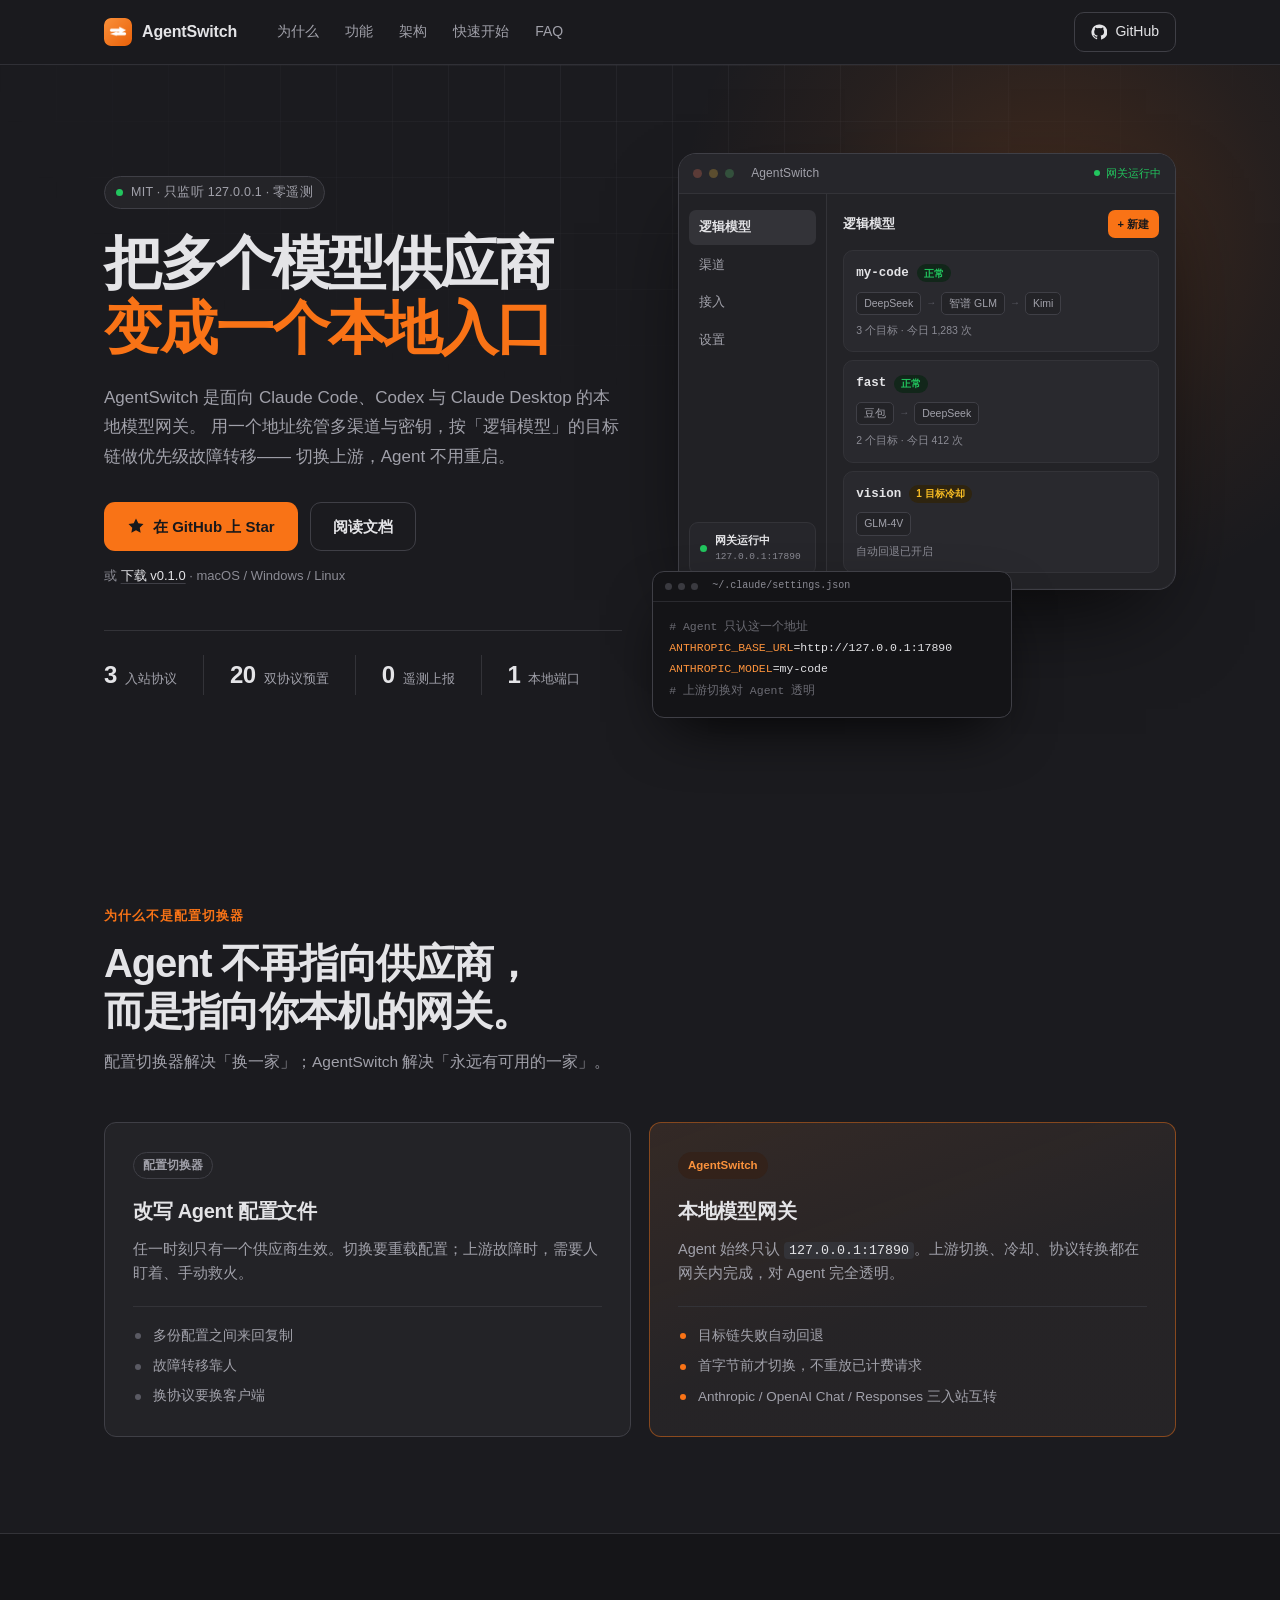
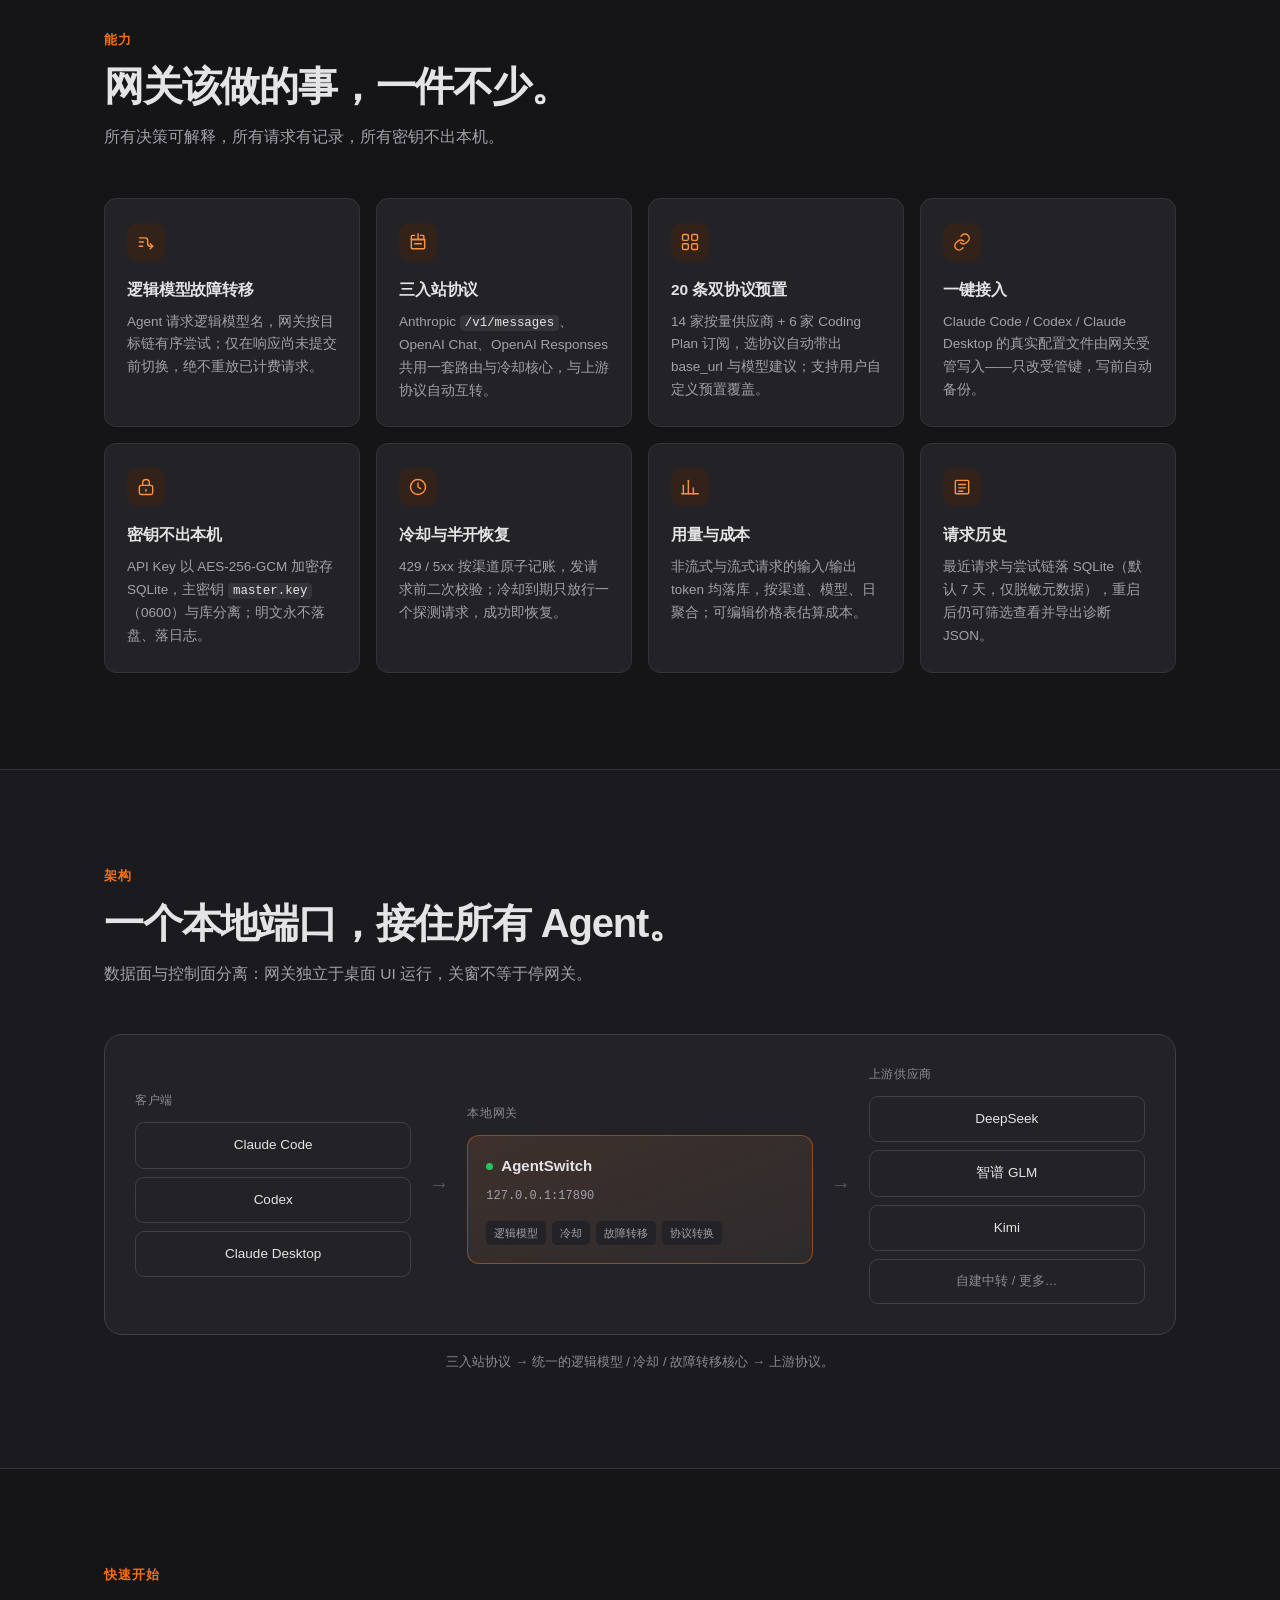
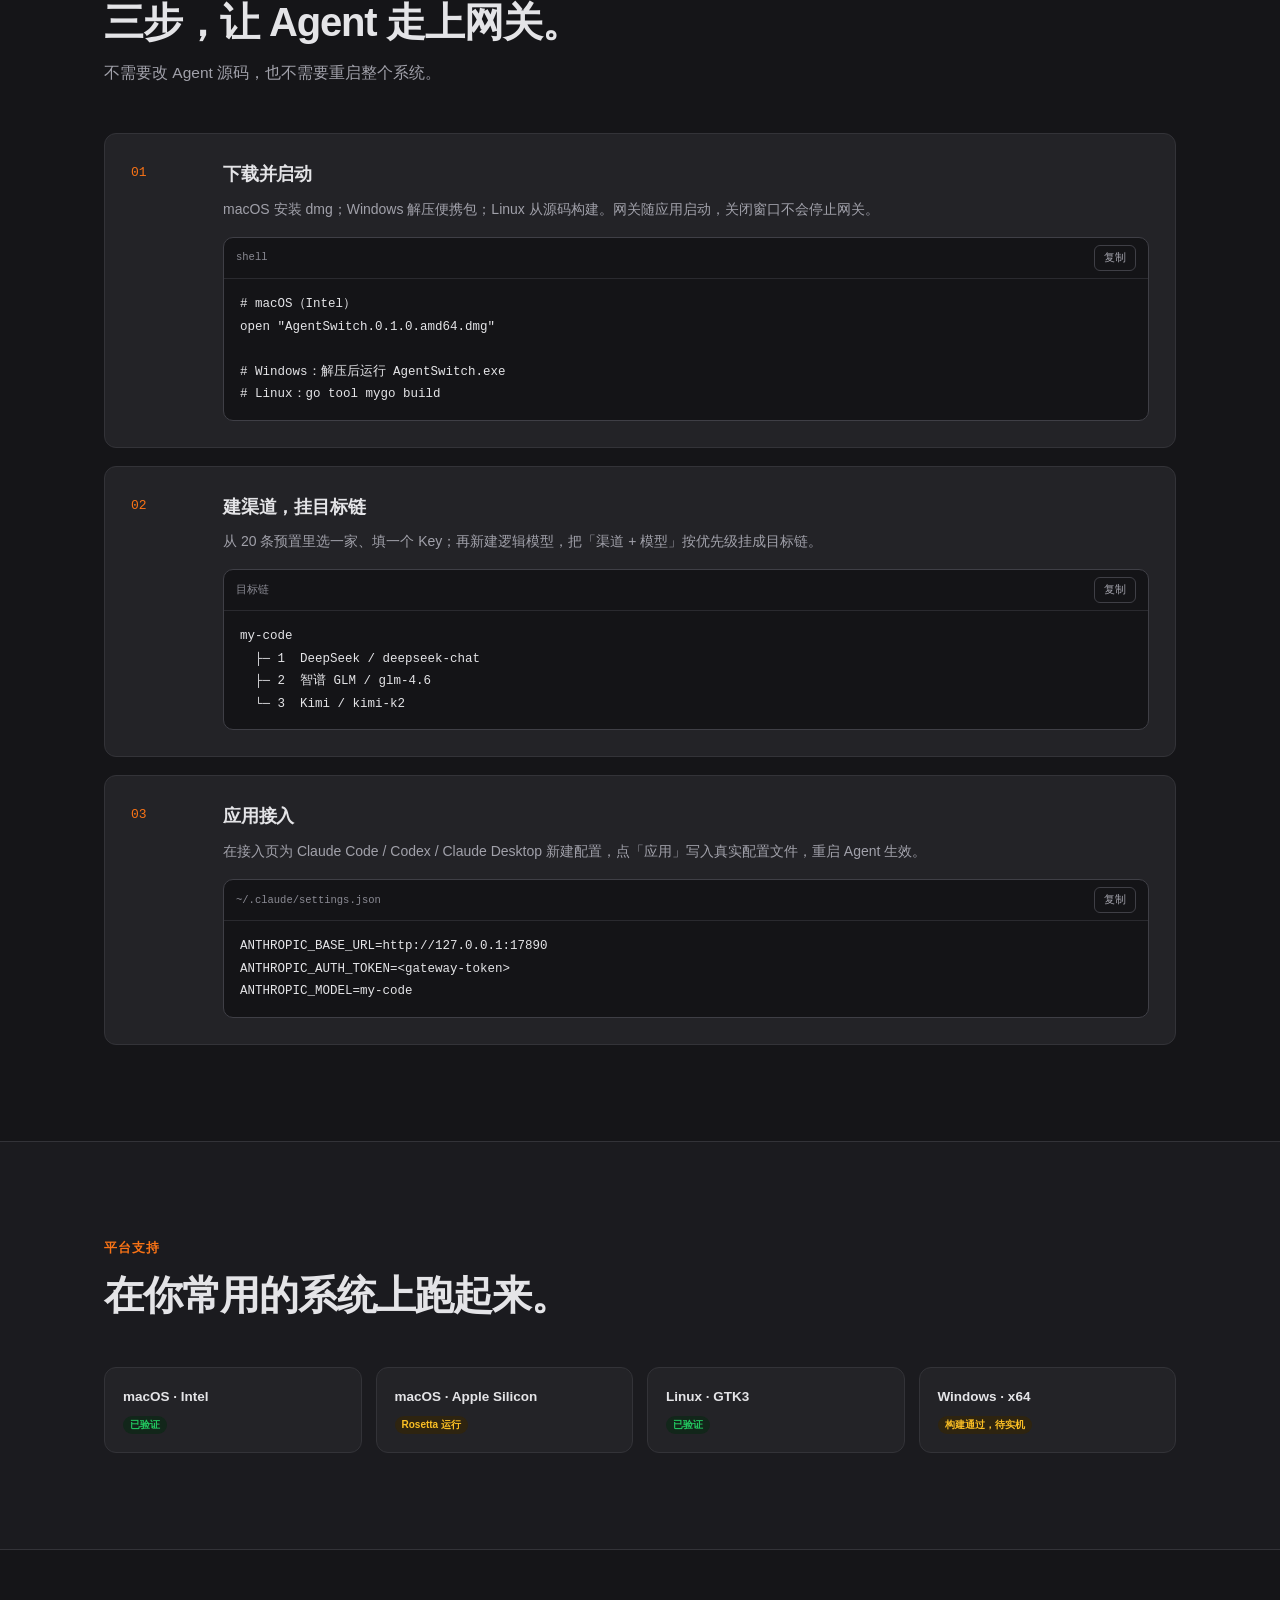
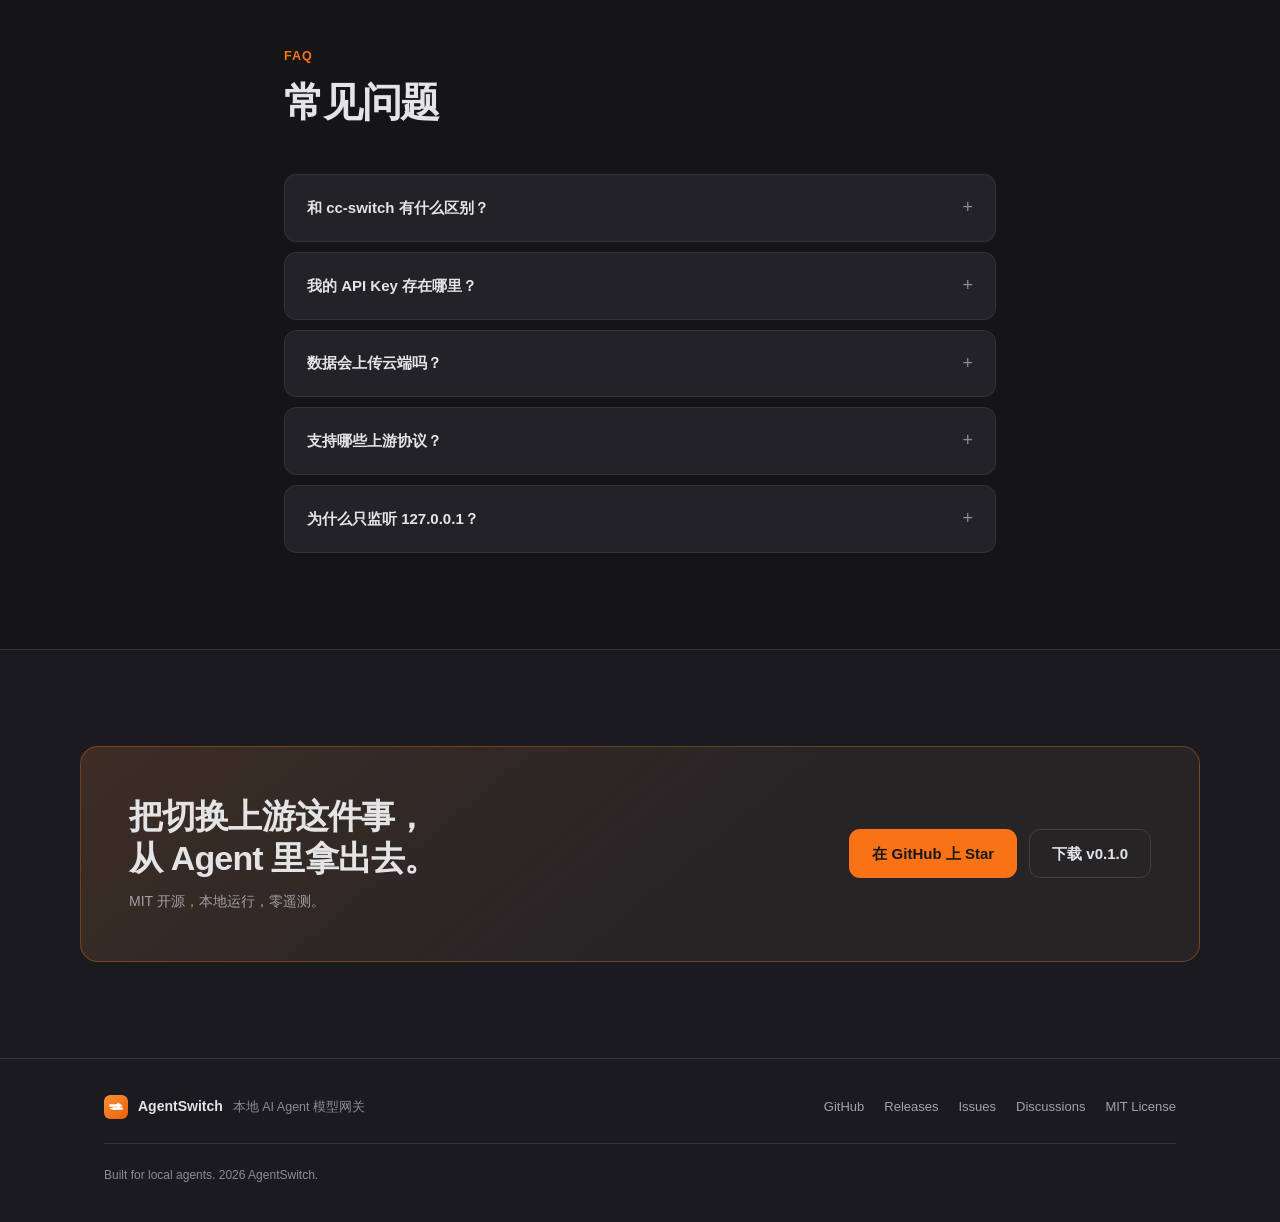
==== website/index.html @ 116bea37 "feat: 新增 GitHub Pages 官网与部署工作流 - website/：面向开发者的单页落地页（深色锌灰 + 品牌橙，零外部依赖） - 首屏、能力、架构、快速开始、平台支持、FAQ 与 S" ====
<!DOCTYPE html>
<html lang="zh-CN">
<head>
<meta charset="utf-8">
<meta name="viewport" content="width=device-width, initial-scale=1">
<title>AgentSwitch — 把多个模型供应商，变成一个本地入口</title>
<meta name="description" content="AgentSwitch 是面向 Claude Code、Codex 与 Claude Desktop 的本地模型网关：统管多渠道与密钥，按逻辑模型优先级故障转移，切换上游无需重启 Agent。">
<meta name="theme-color" content="#1B1B1F">
<link rel="icon" href="assets/icon.png">
<meta property="og:type" content="website">
<meta property="og:title" content="AgentSwitch — 本地 AI Agent 模型网关">
<meta property="og:description" content="统管多渠道与密钥，按逻辑模型优先级故障转移，切换上游无需重启 Agent。">
<meta property="og:url" content="https://tomato-black.github.io/AgentSwitch/">
<meta property="og:image" content="https://tomato-black.github.io/AgentSwitch/assets/icon.png">
<link rel="stylesheet" href="styles.css">
</head>
<body>
<a class="skip-link" href="#main">跳到正文</a>

<header class="site-header" id="top">
  <div class="container header-inner">
    <a class="brand" href="#top" aria-label="AgentSwitch 首页">
      <img src="assets/icon.png" alt="" width="28" height="28">
      <span>AgentSwitch</span>
    </a>
    <nav class="nav" id="nav" aria-label="主导航">
      <a href="#why">为什么</a>
      <a href="#features">功能</a>
      <a href="#architecture">架构</a>
      <a href="#start">快速开始</a>
      <a href="#faq">FAQ</a>
    </nav>
    <div class="header-actions">
      <a class="btn btn-ghost" href="https://github.com/Tomato-black/AgentSwitch" target="_blank" rel="noopener">
        <svg viewBox="0 0 24 24" width="16" height="16" aria-hidden="true"><path fill="currentColor" d="M12 .8a11.4 11.4 0 0 0-3.6 22.2c.6.1.8-.2.8-.5v-2.1c-3.2.7-3.9-1.4-3.9-1.4-.5-1.3-1.3-1.7-1.3-1.7-1-.7.1-.7.1-.7 1.2.1 1.8 1.2 1.8 1.2 1 1.8 2.8 1.3 3.5 1 .1-.8.4-1.3.7-1.6-2.6-.3-5.3-1.3-5.3-5.7 0-1.3.5-2.3 1.2-3.1-.1-.3-.5-1.5.1-3.1 0 0 1-.3 3.2 1.2a11 11 0 0 1 5.8 0c2.2-1.5 3.2-1.2 3.2-1.2.6 1.6.2 2.8.1 3.1.8.8 1.2 1.8 1.2 3.1 0 4.4-2.7 5.4-5.3 5.7.4.4.8 1.1.8 2.2v3.3c0 .3.2.6.8.5A11.4 11.4 0 0 0 12 .8Z"/></svg>
        GitHub
        <span class="star-count" id="star-count" hidden></span>
      </a>
      <button class="nav-toggle" id="nav-toggle" aria-expanded="false" aria-controls="nav" aria-label="打开菜单">
        <span></span><span></span><span></span>
      </button>
    </div>
  </div>
</header>

<main id="main">

<section class="hero">
  <div class="hero-glow" aria-hidden="true"></div>
  <div class="container hero-grid">
    <div class="hero-copy">
      <p class="eyebrow"><span class="pulse"></span>MIT · 只监听 127.0.0.1 · 零遥测</p>
      <h1>把多个模型供应商<br><span class="accent">变成一个本地入口</span></h1>
      <p class="lede">
        AgentSwitch 是面向 Claude Code、Codex 与 Claude Desktop 的本地模型网关。
        用一个地址统管多渠道与密钥，按「逻辑模型」的目标链做优先级故障转移——
        切换上游，Agent 不用重启。
      </p>
      <div class="cta-row">
        <a class="btn btn-primary btn-lg" href="https://github.com/Tomato-black/AgentSwitch" target="_blank" rel="noopener">
          <svg viewBox="0 0 24 24" width="18" height="18" aria-hidden="true"><path fill="currentColor" d="m12 2 3.1 6.3 6.9 1-5 4.9 1.2 6.9L12 17.8 5.8 21.1 7 14.2 2 9.3l6.9-1L12 2Z"/></svg>
          在 GitHub 上 Star
        </a>
        <a class="btn btn-outline btn-lg" href="https://github.com/Tomato-black/AgentSwitch/blob/master/README.md" target="_blank" rel="noopener">阅读文档</a>
      </div>
      <p class="cta-note">或 <a href="https://github.com/Tomato-black/AgentSwitch/releases/latest" target="_blank" rel="noopener">下载 v0.1.0</a> · macOS / Windows / Linux</p>

      <ul class="metrics" aria-label="项目要点">
        <li><strong>3</strong><span>入站协议</span></li>
        <li><strong>20</strong><span>双协议预置</span></li>
        <li><strong>0</strong><span>遥测上报</span></li>
        <li><strong>1</strong><span>本地端口</span></li>
      </ul>
    </div>

    <div class="hero-visual">
      <div class="app-window" role="img" aria-label="AgentSwitch 桌面界面示意：逻辑模型列表显示多目标链与网关运行状态">
        <div class="app-bar">
          <span class="tl"></span><span class="tl"></span><span class="tl"></span>
          <span class="app-title">AgentSwitch</span>
          <span class="app-status"><i></i>网关运行中</span>
        </div>
        <div class="app-body">
          <aside class="app-side">
            <div class="side-items">
              <span class="side-item active">逻辑模型</span>
              <span class="side-item">渠道</span>
              <span class="side-item">接入</span>
              <span class="side-item">设置</span>
            </div>
            <div class="side-gate"><i></i><div><strong>网关运行中</strong><small>127.0.0.1:17890</small></div></div>
          </aside>
          <div class="app-main">
            <div class="app-head"><h4>逻辑模型</h4><span class="app-btn">+ 新建</span></div>
            <div class="model-row">
              <div class="model-top"><span class="model-name">my-code</span><span class="pill ok">正常</span></div>
              <div class="chain"><span>DeepSeek</span><b>→</b><span>智谱 GLM</span><b>→</b><span>Kimi</span></div>
              <div class="model-meta">3 个目标 · 今日 1,283 次</div>
            </div>
            <div class="model-row">
              <div class="model-top"><span class="model-name">fast</span><span class="pill ok">正常</span></div>
              <div class="chain"><span>豆包</span><b>→</b><span>DeepSeek</span></div>
              <div class="model-meta">2 个目标 · 今日 412 次</div>
            </div>
            <div class="model-row">
              <div class="model-top"><span class="model-name">vision</span><span class="pill warn">1 目标冷却</span></div>
              <div class="chain"><span>GLM-4V</span></div>
              <div class="model-meta">自动回退已开启</div>
            </div>
          </div>
        </div>
      </div>

      <div class="terminal">
        <div class="terminal-bar"><span></span><span></span><span></span><em>~/.claude/settings.json</em></div>
        <pre><code><span class="c-muted"># Agent 只认这一个地址</span>
<span class="c-key">ANTHROPIC_BASE_URL</span>=http://127.0.0.1:17890
<span class="c-key">ANTHROPIC_MODEL</span>=my-code
<span class="c-muted"># 上游切换对 Agent 透明</span></code></pre>
      </div>
    </div>
  </div>
</section>

<section class="section" id="why">
  <div class="container">
    <div class="section-head reveal">
      <p class="section-kicker">为什么不是配置切换器</p>
      <h2>Agent 不再指向供应商，<br>而是指向你本机的网关。</h2>
      <p class="section-sub">配置切换器解决「换一家」；AgentSwitch 解决「永远有可用的一家」。</p>
    </div>
    <div class="compare-grid">
      <article class="compare-card reveal">
        <span class="tag">配置切换器</span>
        <h3>改写 Agent 配置文件</h3>
        <p>任一时刻只有一个供应商生效。切换要重载配置；上游故障时，需要人盯着、手动救火。</p>
        <ul class="compare-list">
          <li>多份配置之间来回复制</li>
          <li>故障转移靠人</li>
          <li>换协议要换客户端</li>
        </ul>
      </article>
      <article class="compare-card compare-accent reveal">
        <span class="tag tag-accent">AgentSwitch</span>
        <h3>本地模型网关</h3>
        <p>Agent 始终只认 <code>127.0.0.1:17890</code>。上游切换、冷却、协议转换都在网关内完成，对 Agent 完全透明。</p>
        <ul class="compare-list">
          <li>目标链失败自动回退</li>
          <li>首字节前才切换，不重放已计费请求</li>
          <li>Anthropic / OpenAI Chat / Responses 三入站互转</li>
        </ul>
      </article>
    </div>
  </div>
</section>

<section class="section section-alt" id="features">
  <div class="container">
    <div class="section-head reveal">
      <p class="section-kicker">能力</p>
      <h2>网关该做的事，一件不少。</h2>
      <p class="section-sub">所有决策可解释，所有请求有记录，所有密钥不出本机。</p>
    </div>
    <div class="feature-grid">
      <article class="feature reveal">
        <div class="feature-icon"><svg viewBox="0 0 24 24" aria-hidden="true"><path d="M4 7h7a3 3 0 0 1 3 3v4a3 3 0 0 0 3 3h3"/><path d="m17 14 3 3-3 3"/><path d="M4 17h4"/><path d="M4 12h5"/></svg></div>
        <h3>逻辑模型故障转移</h3>
        <p>Agent 请求逻辑模型名，网关按目标链有序尝试；仅在响应尚未提交前切换，绝不重放已计费请求。</p>
      </article>
      <article class="feature reveal">
        <div class="feature-icon"><svg viewBox="0 0 24 24" aria-hidden="true"><path d="M8 4H5a1 1 0 0 0-1 1v4h15V5a1 1 0 0 0-1-1h-3"/><path d="M12 2v6"/><path d="M4 9h16v10a1 1 0 0 1-1 1H5a1 1 0 0 1-1-1V9Z"/><path d="M8 14h8"/></svg></div>
        <h3>三入站协议</h3>
        <p>Anthropic <code>/v1/messages</code>、OpenAI Chat、OpenAI Responses 共用一套路由与冷却核心，与上游协议自动互转。</p>
      </article>
      <article class="feature reveal">
        <div class="feature-icon"><svg viewBox="0 0 24 24" aria-hidden="true"><rect x="3" y="3" width="7" height="7" rx="1.5"/><rect x="14" y="3" width="7" height="7" rx="1.5"/><rect x="3" y="14" width="7" height="7" rx="1.5"/><rect x="14" y="14" width="7" height="7" rx="1.5"/></svg></div>
        <h3>20 条双协议预置</h3>
        <p>14 家按量供应商 + 6 家 Coding Plan 订阅，选协议自动带出 base_url 与模型建议；支持用户自定义预置覆盖。</p>
      </article>
      <article class="feature reveal">
        <div class="feature-icon"><svg viewBox="0 0 24 24" aria-hidden="true"><path d="M10 13a5 5 0 0 0 7.1 0l2-2a5 5 0 0 0-7.1-7.1L10.8 5"/><path d="M14 11a5 5 0 0 0-7.1 0l-2 2A5 5 0 0 0 12 20.1l1.2-1.2"/></svg></div>
        <h3>一键接入</h3>
        <p>Claude Code / Codex / Claude Desktop 的真实配置文件由网关受管写入——只改受管键，写前自动备份。</p>
      </article>
      <article class="feature reveal">
        <div class="feature-icon"><svg viewBox="0 0 24 24" aria-hidden="true"><rect x="4" y="10" width="16" height="11" rx="2"/><path d="M8 10V7a4 4 0 0 1 8 0v3"/><path d="M12 15v2"/></svg></div>
        <h3>密钥不出本机</h3>
        <p>API Key 以 AES-256-GCM 加密存 SQLite，主密钥 <code>master.key</code>（0600）与库分离；明文永不落盘、落日志。</p>
      </article>
      <article class="feature reveal">
        <div class="feature-icon"><svg viewBox="0 0 24 24" aria-hidden="true"><circle cx="12" cy="12" r="9"/><path d="M12 7v5l3 2"/></svg></div>
        <h3>冷却与半开恢复</h3>
        <p>429 / 5xx 按渠道原子记账，发请求前二次校验；冷却到期只放行一个探测请求，成功即恢复。</p>
      </article>
      <article class="feature reveal">
        <div class="feature-icon"><svg viewBox="0 0 24 24" aria-hidden="true"><path d="M4 20V10"/><path d="M10 20V4"/><path d="M16 20v-7"/><path d="M22 20H2"/></svg></div>
        <h3>用量与成本</h3>
        <p>非流式与流式请求的输入/输出 token 均落库，按渠道、模型、日聚合；可编辑价格表估算成本。</p>
      </article>
      <article class="feature reveal">
        <div class="feature-icon"><svg viewBox="0 0 24 24" aria-hidden="true"><path d="M5 4h14a1 1 0 0 1 1 1v14a1 1 0 0 1-1 1H5a1 1 0 0 1-1-1V5a1 1 0 0 1 1-1Z"/><path d="M8 9h8"/><path d="M8 13h8"/><path d="M8 17h5"/></svg></div>
        <h3>请求历史</h3>
        <p>最近请求与尝试链落 SQLite（默认 7 天，仅脱敏元数据），重启后仍可筛选查看并导出诊断 JSON。</p>
      </article>
    </div>
  </div>
</section>

<section class="section" id="architecture">
  <div class="container">
    <div class="section-head reveal">
      <p class="section-kicker">架构</p>
      <h2>一个本地端口，接住所有 Agent。</h2>
      <p class="section-sub">数据面与控制面分离：网关独立于桌面 UI 运行，关窗不等于停网关。</p>
    </div>
    <div class="arch reveal">
      <div class="arch-col">
        <p class="arch-label">客户端</p>
        <div class="arch-node">Claude Code</div>
        <div class="arch-node">Codex</div>
        <div class="arch-node">Claude Desktop</div>
      </div>
      <div class="arch-arrow" aria-hidden="true">→</div>
      <div class="arch-col arch-gateway">
        <p class="arch-label">本地网关</p>
        <div class="arch-gateway-card">
          <div class="arch-gateway-head"><span class="pulse"></span>AgentSwitch</div>
          <code>127.0.0.1:17890</code>
          <div class="arch-chips">
            <span>逻辑模型</span><span>冷却</span><span>故障转移</span><span>协议转换</span>
          </div>
        </div>
      </div>
      <div class="arch-arrow" aria-hidden="true">→</div>
      <div class="arch-col">
        <p class="arch-label">上游供应商</p>
        <div class="arch-node">DeepSeek</div>
        <div class="arch-node">智谱 GLM</div>
        <div class="arch-node">Kimi</div>
        <div class="arch-node arch-node-more">自建中转 / 更多…</div>
      </div>
    </div>
    <p class="arch-note reveal">三入站协议 → 统一的逻辑模型 / 冷却 / 故障转移核心 → 上游协议。</p>
  </div>
</section>

<section class="section section-alt" id="start">
  <div class="container">
    <div class="section-head reveal">
      <p class="section-kicker">快速开始</p>
      <h2>三步，让 Agent 走上网关。</h2>
      <p class="section-sub">不需要改 Agent 源码，也不需要重启整个系统。</p>
    </div>
    <div class="steps">
      <article class="step reveal">
        <div class="step-num">01</div>
        <div class="step-body">
          <h3>下载并启动</h3>
          <p>macOS 安装 dmg；Windows 解压便携包；Linux 从源码构建。网关随应用启动，关闭窗口不会停止网关。</p>
          <div class="code-block">
            <div class="code-head"><span>shell</span><button class="copy-btn" type="button">复制</button></div>
            <pre><code># macOS（Intel）
open "AgentSwitch.0.1.0.amd64.dmg"

# Windows：解压后运行 AgentSwitch.exe
# Linux：go tool mygo build</code></pre>
          </div>
        </div>
      </article>
      <article class="step reveal">
        <div class="step-num">02</div>
        <div class="step-body">
          <h3>建渠道，挂目标链</h3>
          <p>从 20 条预置里选一家、填一个 Key；再新建逻辑模型，把「渠道 + 模型」按优先级挂成目标链。</p>
          <div class="code-block">
            <div class="code-head"><span>目标链</span><button class="copy-btn" type="button">复制</button></div>
            <pre><code>my-code
  ├─ 1  DeepSeek / deepseek-chat
  ├─ 2  智谱 GLM / glm-4.6
  └─ 3  Kimi / kimi-k2</code></pre>
          </div>
        </div>
      </article>
      <article class="step reveal">
        <div class="step-num">03</div>
        <div class="step-body">
          <h3>应用接入</h3>
          <p>在接入页为 Claude Code / Codex / Claude Desktop 新建配置，点「应用」写入真实配置文件，重启 Agent 生效。</p>
          <div class="code-block">
            <div class="code-head"><span>~/.claude/settings.json</span><button class="copy-btn" type="button">复制</button></div>
            <pre><code>ANTHROPIC_BASE_URL=http://127.0.0.1:17890
ANTHROPIC_AUTH_TOKEN=&lt;gateway-token&gt;
ANTHROPIC_MODEL=my-code</code></pre>
          </div>
        </div>
      </article>
    </div>
  </div>
</section>

<section class="section" id="platforms">
  <div class="container">
    <div class="section-head reveal">
      <p class="section-kicker">平台支持</p>
      <h2>在你常用的系统上跑起来。</h2>
    </div>
    <div class="platform-grid">
      <div class="platform reveal"><div class="platform-name">macOS · Intel</div><span class="pill ok">已验证</span></div>
      <div class="platform reveal"><div class="platform-name">macOS · Apple Silicon</div><span class="pill warn">Rosetta 运行</span></div>
      <div class="platform reveal"><div class="platform-name">Linux · GTK3</div><span class="pill ok">已验证</span></div>
      <div class="platform reveal"><div class="platform-name">Windows · x64</div><span class="pill warn">构建通过，待实机</span></div>
    </div>
  </div>
</section>

<section class="section section-alt" id="faq">
  <div class="container narrow">
    <div class="section-head reveal">
      <p class="section-kicker">FAQ</p>
      <h2>常见问题</h2>
    </div>
    <div class="faq reveal">
      <details>
        <summary>和 cc-switch 有什么区别？</summary>
        <p>cc-switch 是配置切换器，改写 Agent 配置文件，在多个供应商间手动/自动切换，任一时刻只有一个生效。AgentSwitch 是本地网关：Agent 永远只指向 <code>127.0.0.1</code>，上游切换、多渠道故障转移、协议转换都在网关内完成。两者可以互补。</p>
      </details>
      <details>
        <summary>我的 API Key 存在哪里？</summary>
        <p>以 AES-256-GCM 加密存放在本机 SQLite 的 <code>channel_secrets</code>。主密钥为库同目录的 <code>master.key</code>（32 字节、0600 权限），明文不落库、不落日志。备份时请同时备份数据库与 <code>master.key</code>。</p>
      </details>
      <details>
        <summary>数据会上传云端吗？</summary>
        <p>不会。网关、统计、请求历史全部在本机；项目零遥测上报。唯一的出站请求是转发给你自己配置的上游供应商。</p>
      </details>
      <details>
        <summary>支持哪些上游协议？</summary>
        <p>渠道协议支持 Anthropic 与 OpenAI Chat；入站额外支持 OpenAI Responses（Codex 0.143+ 使用）。三入站共用同一套逻辑模型、冷却与故障转移核心，请求与响应自动互转。</p>
      </details>
      <details>
        <summary>为什么只监听 127.0.0.1？</summary>
        <p>网关持有你的供应商密钥，默认只对本机开放，并需要独立的访问令牌。这是刻意的安全默认，不提供公网监听开关。</p>
      </details>
    </div>
  </div>
</section>

<section class="final-cta">
  <div class="container final-inner reveal">
    <div>
      <h2>把切换上游这件事，<br>从 Agent 里拿出去。</h2>
      <p>MIT 开源，本地运行，零遥测。</p>
    </div>
    <div class="cta-row">
      <a class="btn btn-primary btn-lg" href="https://github.com/Tomato-black/AgentSwitch" target="_blank" rel="noopener">在 GitHub 上 Star</a>
      <a class="btn btn-outline btn-lg" href="https://github.com/Tomato-black/AgentSwitch/releases/latest" target="_blank" rel="noopener">下载 v0.1.0</a>
    </div>
  </div>
</section>

</main>

<footer class="site-footer">
  <div class="container footer-inner">
    <div class="footer-brand">
      <img src="assets/icon.png" alt="" width="24" height="24">
      <span>AgentSwitch</span>
      <small>本地 AI Agent 模型网关</small>
    </div>
    <nav class="footer-links" aria-label="页脚导航">
      <a href="https://github.com/Tomato-black/AgentSwitch" target="_blank" rel="noopener">GitHub</a>
      <a href="https://github.com/Tomato-black/AgentSwitch/releases" target="_blank" rel="noopener">Releases</a>
      <a href="https://github.com/Tomato-black/AgentSwitch/issues" target="_blank" rel="noopener">Issues</a>
      <a href="https://github.com/Tomato-black/AgentSwitch/discussions" target="_blank" rel="noopener">Discussions</a>
      <a href="https://github.com/Tomato-black/AgentSwitch/blob/master/LICENSE" target="_blank" rel="noopener">MIT License</a>
    </nav>
    <p class="footer-note">Built for local agents. <span id="year">2026</span> AgentSwitch.</p>
  </div>
</footer>

<script src="main.js"></script>
</body>
</html>
---- website/styles.css ----
/* AgentSwitch 官网 — 深色锌灰 + 品牌橙，token 对齐 internal/desktop/uikit/theme.go */

:root {
  --bg: #1b1b1f;
  --bg-deep: #151518;
  --surface: #2c2c31;
  --surface-2: #232327;
  --surface-3: #333338;
  --border: #3f3f46;
  --border-soft: #333338;
  --text: #e4e4e7;
  --muted: #a1a1aa;
  --muted-2: #8b8b94;
  --accent: #f97316;
  --accent-hover: #fb923c;
  --accent-pressed: #ea620a;
  --accent-ink: #18181b;
  --accent-soft: #33221a;
  --success: #22c55e;
  --success-soft: #12261a;
  --warning: #fbbf24;
  --warning-soft: #2e2410;
  --danger: #ef4444;
  --radius-sm: 8px;
  --radius: 12px;
  --radius-lg: 18px;
  --container: 1120px;
  --font: "Inter", "SF Pro Text", -apple-system, BlinkMacSystemFont, "Segoe UI",
    "PingFang SC", "Hiragino Sans GB", "Microsoft YaHei", sans-serif;
  --mono: "SFMono-Regular", "SF Mono", Menlo, Consolas, "Liberation Mono", monospace;
}

*,
*::before,
*::after { box-sizing: border-box; }

html {
  scroll-behavior: smooth;
  scroll-padding-top: 88px;
  -webkit-text-size-adjust: 100%;
}

body {
  margin: 0;
  background: var(--bg);
  color: var(--text);
  font-family: var(--font);
  font-size: 16px;
  line-height: 1.65;
  -webkit-font-smoothing: antialiased;
  text-rendering: optimizeLegibility;
  overflow-x: hidden;
}

h1, h2, h3, h4, p, ul, ol, figure { margin: 0; }
ul { padding: 0; list-style: none; }
a { color: inherit; text-decoration: none; }
button { font: inherit; color: inherit; }
img { display: block; max-width: 100%; }
code, pre { font-family: var(--mono); }

::selection { background: #4a3423; color: #fff; }

:focus-visible {
  outline: 2px solid var(--accent);
  outline-offset: 3px;
  border-radius: 4px;
}

.skip-link {
  position: absolute;
  left: 16px;
  top: -60px;
  z-index: 100;
  padding: 10px 16px;
  background: var(--accent);
  color: var(--accent-ink);
  border-radius: var(--radius-sm);
  font-weight: 600;
  transition: top .15s ease;
}
.skip-link:focus { top: 12px; }

.container {
  width: 100%;
  max-width: var(--container);
  margin: 0 auto;
  padding: 0 24px;
}
.container.narrow { max-width: 760px; }

/* ---------- Header ---------- */

.site-header {
  position: sticky;
  top: 0;
  z-index: 50;
  background: rgba(27, 27, 31, .82);
  backdrop-filter: blur(14px) saturate(140%);
  -webkit-backdrop-filter: blur(14px) saturate(140%);
  border-bottom: 1px solid rgba(63, 63, 70, .6);
}

.header-inner {
  display: flex;
  align-items: center;
  gap: 32px;
  height: 64px;
}

.brand {
  display: inline-flex;
  align-items: center;
  gap: 10px;
  font-weight: 700;
  letter-spacing: -.01em;
  font-size: 16px;
}
.brand img { border-radius: 7px; }

.nav {
  display: flex;
  align-items: center;
  gap: 26px;
  margin-left: 8px;
}
.nav a {
  color: var(--muted);
  font-size: 14px;
  transition: color .15s ease;
}
.nav a:hover { color: var(--text); }

.header-actions {
  display: flex;
  align-items: center;
  gap: 10px;
  margin-left: auto;
}

.star-count {
  font-family: var(--mono);
  font-size: 12px;
  color: var(--muted);
  padding-left: 2px;
}

.nav-toggle {
  display: none;
  width: 40px;
  height: 40px;
  padding: 0;
  background: transparent;
  border: 1px solid var(--border);
  border-radius: 10px;
  cursor: pointer;
}
.nav-toggle span {
  display: block;
  width: 16px;
  height: 1.5px;
  margin: 4px auto;
  background: var(--text);
  transition: transform .2s ease, opacity .2s ease;
}
.nav-toggle[aria-expanded="true"] span:nth-child(1) { transform: translateY(5.5px) rotate(45deg); }
.nav-toggle[aria-expanded="true"] span:nth-child(2) { opacity: 0; }
.nav-toggle[aria-expanded="true"] span:nth-child(3) { transform: translateY(-5.5px) rotate(-45deg); }

/* ---------- Buttons ---------- */

.btn {
  display: inline-flex;
  align-items: center;
  justify-content: center;
  gap: 8px;
  padding: 9px 16px;
  border-radius: 10px;
  border: 1px solid transparent;
  font-size: 14px;
  font-weight: 600;
  line-height: 1.4;
  cursor: pointer;
  white-space: nowrap;
  transition: background .15s ease, border-color .15s ease, color .15s ease, transform .15s ease;
}
.btn:active { transform: translateY(1px); }

.btn-primary {
  background: var(--accent);
  color: var(--accent-ink);
}
.btn-primary:hover { background: var(--accent-hover); }
.btn-primary:active { background: var(--accent-pressed); }

.btn-outline {
  background: transparent;
  border-color: var(--border);
  color: var(--text);
}
.btn-outline:hover { border-color: #5a5a63; background: var(--surface-2); }

.btn-ghost {
  background: transparent;
  border-color: var(--border);
  color: var(--text);
  font-weight: 500;
}
.btn-ghost:hover { background: var(--surface-2); border-color: #5a5a63; }

.btn-lg { padding: 13px 22px; font-size: 15px; border-radius: 11px; }

/* ---------- Hero ---------- */

.hero {
  position: relative;
  padding: 88px 0 92px;
  overflow: hidden;
}

.hero-glow {
  position: absolute;
  top: -220px;
  right: -160px;
  width: 780px;
  height: 780px;
  background: radial-gradient(circle at center, rgba(249, 115, 22, .18), rgba(249, 115, 22, .05) 42%, transparent 68%);
  pointer-events: none;
}
.hero::before {
  content: "";
  position: absolute;
  inset: 0;
  background-image:
    linear-gradient(rgba(63, 63, 70, .26) 1px, transparent 1px),
    linear-gradient(90deg, rgba(63, 63, 70, .26) 1px, transparent 1px);
  background-size: 56px 56px;
  mask-image: radial-gradient(ellipse 70% 60% at 50% 0%, #000 10%, transparent 72%);
  -webkit-mask-image: radial-gradient(ellipse 70% 60% at 50% 0%, #000 10%, transparent 72%);
  pointer-events: none;
}

.hero-grid {
  position: relative;
  display: grid;
  grid-template-columns: minmax(0, 1.02fr) minmax(0, .98fr);
  gap: 56px;
  align-items: center;
}

.eyebrow {
  display: inline-flex;
  align-items: center;
  gap: 8px;
  padding: 5px 11px;
  border: 1px solid var(--border);
  border-radius: 999px;
  background: rgba(44, 44, 49, .55);
  color: var(--muted);
  font-size: 12.5px;
  letter-spacing: .02em;
}

.pulse {
  width: 7px;
  height: 7px;
  border-radius: 50%;
  background: var(--success);
  box-shadow: 0 0 0 0 rgba(34, 197, 94, .5);
  animation: pulse 2.4s ease-out infinite;
  flex: none;
}
@keyframes pulse {
  0% { box-shadow: 0 0 0 0 rgba(34, 197, 94, .45); }
  70% { box-shadow: 0 0 0 7px rgba(34, 197, 94, 0); }
  100% { box-shadow: 0 0 0 0 rgba(34, 197, 94, 0); }
}

.hero h1 {
  margin-top: 22px;
  font-size: clamp(38px, 4.6vw, 58px);
  line-height: 1.12;
  letter-spacing: -.035em;
  font-weight: 750;
}
.hero h1 .accent { color: var(--accent); }

.lede {
  margin-top: 22px;
  max-width: 520px;
  color: var(--muted);
  font-size: 17px;
  line-height: 1.75;
}

.cta-row {
  display: flex;
  flex-wrap: wrap;
  gap: 12px;
  margin-top: 30px;
}

.cta-note {
  margin-top: 14px;
  color: var(--muted-2);
  font-size: 13px;
}
.cta-note a {
  color: var(--text);
  text-decoration: underline;
  text-decoration-color: var(--border);
  text-underline-offset: 3px;
}
.cta-note a:hover { text-decoration-color: var(--accent); }

.metrics {
  display: flex;
  flex-wrap: wrap;
  gap: 0;
  margin-top: 44px;
  border-top: 1px solid var(--border-soft);
  padding-top: 24px;
}
.metrics li {
  display: flex;
  align-items: baseline;
  gap: 8px;
  padding-right: 26px;
  margin-right: 26px;
  border-right: 1px solid var(--border-soft);
}
.metrics li:last-child { border-right: 0; margin-right: 0; padding-right: 0; }
.metrics strong {
  font-size: 24px;
  font-weight: 700;
  letter-spacing: -.02em;
  color: var(--text);
}
.metrics span { color: var(--muted); font-size: 13px; }

/* ---------- Hero visual: app window + terminal ---------- */

.hero-visual {
  position: relative;
  padding-bottom: 128px;
}

.app-window {
  position: relative;
  z-index: 1;
  border: 1px solid var(--border);
  border-radius: var(--radius-lg);
  background: var(--surface-2);
  box-shadow:
    0 40px 90px -30px rgba(0, 0, 0, .8),
    0 0 0 1px rgba(255, 255, 255, .02) inset;
  overflow: hidden;
}

.app-bar {
  display: flex;
  align-items: center;
  gap: 7px;
  height: 40px;
  padding: 0 14px;
  border-bottom: 1px solid var(--border-soft);
  background: #26262b;
}
.tl {
  width: 9px;
  height: 9px;
  border-radius: 50%;
  background: #4a4a52;
}
.tl:nth-child(1) { background: #5b3b37; }
.tl:nth-child(2) { background: #5b4d2f; }
.tl:nth-child(3) { background: #33503c; }
.app-title {
  margin-left: 10px;
  font-size: 12px;
  color: var(--muted);
  letter-spacing: .01em;
}
.app-status {
  display: inline-flex;
  align-items: center;
  gap: 6px;
  margin-left: auto;
  font-size: 11px;
  color: var(--success);
}
.app-status i {
  width: 6px;
  height: 6px;
  border-radius: 50%;
  background: var(--success);
}

.app-body {
  display: grid;
  grid-template-columns: 148px minmax(0, 1fr);
  min-height: 330px;
}

.app-side {
  display: flex;
  flex-direction: column;
  justify-content: space-between;
  padding: 16px 10px 14px;
  border-right: 1px solid var(--border-soft);
  background: #212125;
}
.side-items { display: grid; gap: 3px; }
.side-item {
  padding: 7px 10px;
  border-radius: 7px;
  color: var(--muted);
  font-size: 12.5px;
}
.side-item.active {
  background: var(--surface-3);
  color: var(--text);
  font-weight: 600;
}
.side-gate {
  display: flex;
  align-items: center;
  gap: 8px;
  padding: 9px 10px;
  border: 1px solid var(--border-soft);
  border-radius: 9px;
  background: #26262b;
}
.side-gate i {
  width: 7px;
  height: 7px;
  border-radius: 50%;
  background: var(--success);
  flex: none;
}
.side-gate strong { display: block; font-size: 10.5px; font-weight: 600; }
.side-gate small { display: block; font-family: var(--mono); font-size: 9.5px; color: var(--muted-2); }

.app-main { padding: 16px; }

.app-head {
  display: flex;
  align-items: center;
  justify-content: space-between;
  margin-bottom: 12px;
}
.app-head h4 { font-size: 13px; font-weight: 650; }
.app-btn {
  padding: 5px 10px;
  border-radius: 7px;
  background: var(--accent);
  color: var(--accent-ink);
  font-size: 11px;
  font-weight: 650;
}

.model-row {
  padding: 12px;
  border: 1px solid var(--border-soft);
  border-radius: 10px;
  background: #29292e;
}
.model-row + .model-row { margin-top: 8px; }

.model-top {
  display: flex;
  align-items: center;
  gap: 8px;
}
.model-name {
  font-family: var(--mono);
  font-size: 12.5px;
  font-weight: 600;
}
.pill {
  padding: 1.5px 7px;
  border-radius: 999px;
  font-size: 10px;
  font-weight: 600;
  line-height: 1.5;
  white-space: nowrap;
}
.pill.ok { color: var(--success); background: var(--success-soft); }
.pill.warn { color: var(--warning); background: var(--warning-soft); }

.chain {
  display: flex;
  align-items: center;
  gap: 5px;
  flex-wrap: wrap;
  margin-top: 8px;
}
.chain span {
  padding: 2px 7px;
  border: 1px solid var(--border);
  border-radius: 5px;
  background: #232327;
  color: var(--muted);
  font-size: 10.5px;
}
.chain b { color: #5a5a63; font-weight: 400; font-size: 10px; }

.model-meta {
  margin-top: 7px;
  font-size: 10.5px;
  color: var(--muted-2);
}

.terminal {
  position: absolute;
  left: -26px;
  bottom: 0;
  z-index: 2;
  width: min(360px, 92%);
  border: 1px solid var(--border);
  border-radius: 12px;
  background: #141417;
  box-shadow: 0 24px 60px -20px rgba(0, 0, 0, .9);
  overflow: hidden;
}
.terminal-bar {
  display: flex;
  align-items: center;
  gap: 6px;
  height: 30px;
  padding: 0 12px;
  border-bottom: 1px solid #2a2a2f;
}
.terminal-bar span {
  width: 7px;
  height: 7px;
  border-radius: 50%;
  background: #3a3a40;
}
.terminal-bar em {
  margin-left: 8px;
  font-style: normal;
  font-family: var(--mono);
  font-size: 10px;
  color: var(--muted-2);
}
.terminal pre {
  margin: 0;
  padding: 14px 16px 16px;
  font-size: 11.5px;
  line-height: 1.85;
  overflow-x: auto;
}
.terminal code { color: var(--text); }
.c-key { color: var(--accent-hover); }
.c-muted { color: #6b6b73; }

/* ---------- Sections ---------- */

.section { padding: 96px 0; }
.section-alt {
  background: var(--bg-deep);
  border-top: 1px solid var(--border-soft);
  border-bottom: 1px solid var(--border-soft);
}

.section-head { max-width: 720px; margin-bottom: 48px; }
.section-kicker {
  color: var(--accent);
  font-size: 12.5px;
  font-weight: 650;
  letter-spacing: .08em;
  text-transform: uppercase;
}
.section-head h2 {
  margin-top: 12px;
  font-size: clamp(28px, 3.4vw, 40px);
  line-height: 1.2;
  letter-spacing: -.03em;
  font-weight: 720;
}
.section-sub {
  margin-top: 14px;
  color: var(--muted);
  font-size: 15.5px;
}

/* ---------- Compare ---------- */

.compare-grid {
  display: grid;
  grid-template-columns: 1fr 1fr;
  gap: 18px;
}
.compare-card {
  padding: 28px;
  border: 1px solid var(--border);
  border-radius: var(--radius);
  background: var(--surface-2);
}
.compare-card.compare-accent {
  border-color: rgba(249, 115, 22, .45);
  background: linear-gradient(160deg, rgba(249, 115, 22, .08), rgba(249, 115, 22, .015) 55%), var(--surface-2);
}
.tag {
  display: inline-block;
  padding: 3px 9px;
  border: 1px solid var(--border);
  border-radius: 999px;
  color: var(--muted);
  font-size: 11.5px;
  font-weight: 600;
}
.tag-accent {
  border-color: transparent;
  background: var(--accent-soft);
  color: var(--accent-hover);
}
.compare-card h3 {
  margin-top: 16px;
  font-size: 20px;
  letter-spacing: -.015em;
}
.compare-card > p {
  margin-top: 10px;
  color: var(--muted);
  font-size: 14.5px;
}
.compare-list {
  display: grid;
  gap: 8px;
  margin-top: 20px;
  padding-top: 18px;
  border-top: 1px solid var(--border-soft);
}
.compare-list li {
  position: relative;
  padding-left: 20px;
  color: var(--muted);
  font-size: 13.5px;
}
.compare-list li::before {
  content: "";
  position: absolute;
  left: 2px;
  top: .62em;
  width: 6px;
  height: 6px;
  border-radius: 50%;
  background: #5a5a63;
}
.compare-accent .compare-list li::before { background: var(--accent); }

/* ---------- Features ---------- */

.feature-grid {
  display: grid;
  grid-template-columns: repeat(4, minmax(0, 1fr));
  gap: 16px;
}
.feature {
  padding: 24px 22px;
  border: 1px solid var(--border-soft);
  border-radius: var(--radius);
  background: var(--surface-2);
  transition: border-color .2s ease, transform .2s ease, background .2s ease;
}
.feature:hover {
  border-color: #4a4a52;
  background: #26262b;
  transform: translateY(-2px);
}
.feature-icon {
  display: inline-flex;
  align-items: center;
  justify-content: center;
  width: 38px;
  height: 38px;
  border-radius: 10px;
  background: var(--accent-soft);
  color: var(--accent-hover);
}
.feature-icon svg {
  width: 20px;
  height: 20px;
  fill: none;
  stroke: currentColor;
  stroke-width: 1.7;
  stroke-linecap: round;
  stroke-linejoin: round;
}
.feature h3 {
  margin-top: 16px;
  font-size: 15.5px;
  letter-spacing: -.01em;
}
.feature p {
  margin-top: 8px;
  color: var(--muted);
  font-size: 13.5px;
  line-height: 1.7;
}
.feature code, .compare-card code, .faq code {
  padding: 1px 5px;
  border-radius: 4px;
  background: var(--surface-3);
  color: var(--text);
  font-size: .92em;
}

/* ---------- Architecture ---------- */

.arch {
  display: grid;
  grid-template-columns: 1fr 40px 1.25fr 40px 1fr;
  align-items: center;
  gap: 8px;
  padding: 30px;
  border: 1px solid var(--border);
  border-radius: var(--radius-lg);
  background: var(--surface-2);
}
.arch-col { display: grid; gap: 8px; }
.arch-label {
  margin-bottom: 4px;
  color: var(--muted-2);
  font-size: 11.5px;
  letter-spacing: .06em;
  text-transform: uppercase;
}
.arch-node {
  padding: 11px 14px;
  border: 1px solid var(--border);
  border-radius: 9px;
  background: #232327;
  font-size: 13.5px;
  text-align: center;
}
.arch-node-more { color: var(--muted-2); font-size: 12.5px; }
.arch-arrow {
  color: #5a5a63;
  font-size: 20px;
  text-align: center;
}
.arch-gateway-card {
  padding: 18px;
  border: 1px solid rgba(249, 115, 22, .45);
  border-radius: 12px;
  background: linear-gradient(160deg, rgba(249, 115, 22, .1), rgba(249, 115, 22, .02)), #29292e;
}
.arch-gateway-head {
  display: flex;
  align-items: center;
  gap: 8px;
  font-weight: 700;
  font-size: 15px;
}
.arch-gateway-card > code {
  display: block;
  margin-top: 8px;
  color: var(--muted);
  font-size: 12px;
}
.arch-chips {
  display: flex;
  flex-wrap: wrap;
  gap: 6px;
  margin-top: 14px;
}
.arch-chips span {
  padding: 3px 8px;
  border-radius: 5px;
  background: #232327;
  color: var(--muted);
  font-size: 11px;
}
.arch-note {
  margin-top: 16px;
  color: var(--muted-2);
  font-size: 13px;
  text-align: center;
}

/* ---------- Steps ---------- */

.steps { display: grid; gap: 18px; }
.step {
  display: grid;
  grid-template-columns: 72px minmax(0, 1fr);
  gap: 20px;
  padding: 26px;
  border: 1px solid var(--border-soft);
  border-radius: var(--radius);
  background: var(--surface-2);
}
.step-num {
  font-family: var(--mono);
  font-size: 13px;
  color: var(--accent);
  padding-top: 2px;
}
.step-body h3 { font-size: 18px; letter-spacing: -.01em; }
.step-body > p {
  margin-top: 8px;
  color: var(--muted);
  font-size: 14px;
  max-width: 720px;
}
.code-block {
  margin-top: 16px;
  border: 1px solid var(--border);
  border-radius: 10px;
  background: #141417;
  overflow: hidden;
}
.code-head {
  display: flex;
  align-items: center;
  justify-content: space-between;
  padding: 7px 12px;
  border-bottom: 1px solid #2a2a2f;
  color: var(--muted-2);
  font-family: var(--mono);
  font-size: 10.5px;
}
.copy-btn {
  padding: 3px 9px;
  border: 1px solid var(--border);
  border-radius: 6px;
  background: transparent;
  color: var(--muted);
  font-size: 11px;
  cursor: pointer;
  transition: color .15s ease, border-color .15s ease;
}
.copy-btn:hover { color: var(--text); border-color: #5a5a63; }
.copy-btn.copied { color: var(--success); border-color: var(--success); }
.code-block pre {
  margin: 0;
  padding: 14px 16px;
  overflow-x: auto;
  font-size: 12.5px;
  line-height: 1.8;
  color: var(--text);
}

/* ---------- Platforms ---------- */

.platform-grid {
  display: grid;
  grid-template-columns: repeat(4, minmax(0, 1fr));
  gap: 14px;
}
.platform {
  display: flex;
  flex-direction: column;
  align-items: flex-start;
  gap: 8px;
  padding: 18px;
  border: 1px solid var(--border-soft);
  border-radius: var(--radius);
  background: var(--surface-2);
}
.platform-name { font-size: 13.5px; font-weight: 550; }

/* ---------- FAQ ---------- */

.faq { display: grid; gap: 10px; }
.faq details {
  border: 1px solid var(--border-soft);
  border-radius: var(--radius);
  background: var(--surface-2);
  overflow: hidden;
}
.faq summary {
  padding: 18px 22px;
  cursor: pointer;
  font-size: 15px;
  font-weight: 600;
  list-style: none;
  display: flex;
  align-items: center;
  justify-content: space-between;
  gap: 16px;
}
.faq summary::-webkit-details-marker { display: none; }
.faq summary::after {
  content: "+";
  color: var(--muted-2);
  font-size: 18px;
  font-weight: 400;
  transition: transform .2s ease;
}
.faq details[open] summary::after { transform: rotate(45deg); }
.faq details p {
  padding: 0 22px 20px;
  color: var(--muted);
  font-size: 14px;
  line-height: 1.75;
}

/* ---------- Final CTA ---------- */

.final-cta { padding: 96px 0; }
.final-inner {
  display: flex;
  align-items: center;
  justify-content: space-between;
  gap: 40px;
  padding: 48px;
  border: 1px solid rgba(249, 115, 22, .35);
  border-radius: var(--radius-lg);
  background: linear-gradient(140deg, rgba(249, 115, 22, .12), rgba(249, 115, 22, .02) 55%), var(--surface-2);
}
.final-inner h2 {
  font-size: clamp(24px, 3vw, 34px);
  line-height: 1.25;
  letter-spacing: -.025em;
}
.final-inner p { margin-top: 10px; color: var(--muted); font-size: 14px; }
.final-inner .cta-row { margin-top: 0; flex: none; }

/* ---------- Footer ---------- */

.site-footer {
  border-top: 1px solid var(--border-soft);
  padding: 36px 0;
}
.footer-inner {
  display: flex;
  align-items: center;
  gap: 24px;
  flex-wrap: wrap;
}
.footer-brand {
  display: inline-flex;
  align-items: center;
  gap: 10px;
  font-weight: 650;
  font-size: 14px;
}
.footer-brand img { border-radius: 6px; }
.footer-brand small { color: var(--muted-2); font-weight: 400; font-size: 12.5px; }
.footer-links {
  display: flex;
  flex-wrap: wrap;
  gap: 20px;
  margin-left: auto;
  font-size: 13px;
  color: var(--muted);
}
.footer-links a:hover { color: var(--text); }
.footer-note {
  width: 100%;
  padding-top: 22px;
  border-top: 1px solid var(--border-soft);
  color: var(--muted-2);
  font-size: 12px;
}

/* ---------- Reveal ---------- */

.reveal {
  opacity: 0;
  transform: translateY(14px);
  transition: opacity .55s ease, transform .55s ease;
}
.reveal.is-visible { opacity: 1; transform: none; }

@media (prefers-reduced-motion: reduce) {
  html { scroll-behavior: auto; }
  *, *::before, *::after {
    animation-duration: .001ms !important;
    animation-iteration-count: 1 !important;
    transition-duration: .001ms !important;
  }
  .reveal { opacity: 1; transform: none; }
}

/* ---------- Responsive ---------- */

@media (max-width: 1024px) {
  .feature-grid { grid-template-columns: repeat(2, minmax(0, 1fr)); }
  .hero-grid { gap: 40px; }
  .terminal { left: 0; }
}

@media (max-width: 900px) {
  .nav {
    position: absolute;
    top: 64px;
    left: 0;
    right: 0;
    display: none;
    flex-direction: column;
    align-items: flex-start;
    gap: 0;
    padding: 8px 24px 16px;
    background: #1b1b1f;
    border-bottom: 1px solid var(--border);
  }
  .nav.open { display: flex; }
  .nav a { padding: 11px 0; font-size: 15px; width: 100%; }
  .nav-toggle { display: block; }

  .hero { padding: 64px 0 72px; }
  .hero-grid { grid-template-columns: 1fr; }
  .hero-visual { max-width: 560px; width: 100%; margin: 8px auto 0; }
  .lede { max-width: none; }

  .arch {
    grid-template-columns: 1fr;
    gap: 14px;
  }
  .arch-arrow { transform: rotate(90deg); line-height: 1; }
  .compare-grid { grid-template-columns: 1fr; }
  .platform-grid { grid-template-columns: repeat(2, minmax(0, 1fr)); }
  .final-inner { flex-direction: column; align-items: flex-start; }
}

@media (max-width: 720px) {
  .section { padding: 72px 0; }
  .header-actions .btn-ghost { display: none; }
  .metrics { gap: 16px 0; }
  .metrics li { width: 50%; margin-right: 0; padding-right: 0; border-right: 0; }
  .step { grid-template-columns: 1fr; gap: 8px; }
  .step-num { padding-top: 0; }
  .terminal { position: relative; left: auto; bottom: auto; margin-top: 14px; width: 100%; }
  .hero-visual { padding-bottom: 0; }
  .final-inner { padding: 32px 24px; }
}

@media (max-width: 520px) {
  .container { padding: 0 18px; }
  .app-body { grid-template-columns: 108px minmax(0, 1fr); }
  .app-side { padding: 12px 8px; }
  .side-item { font-size: 11.5px; padding: 6px 8px; }
  .side-gate { padding: 7px; }
  .side-gate strong { font-size: 9.5px; }
  .feature-grid { grid-template-columns: 1fr; }
  .platform-grid { grid-template-columns: 1fr; }
  .cta-row .btn { width: 100%; }
  .footer-links { margin-left: 0; gap: 14px; }
  .metrics strong { font-size: 20px; }
}
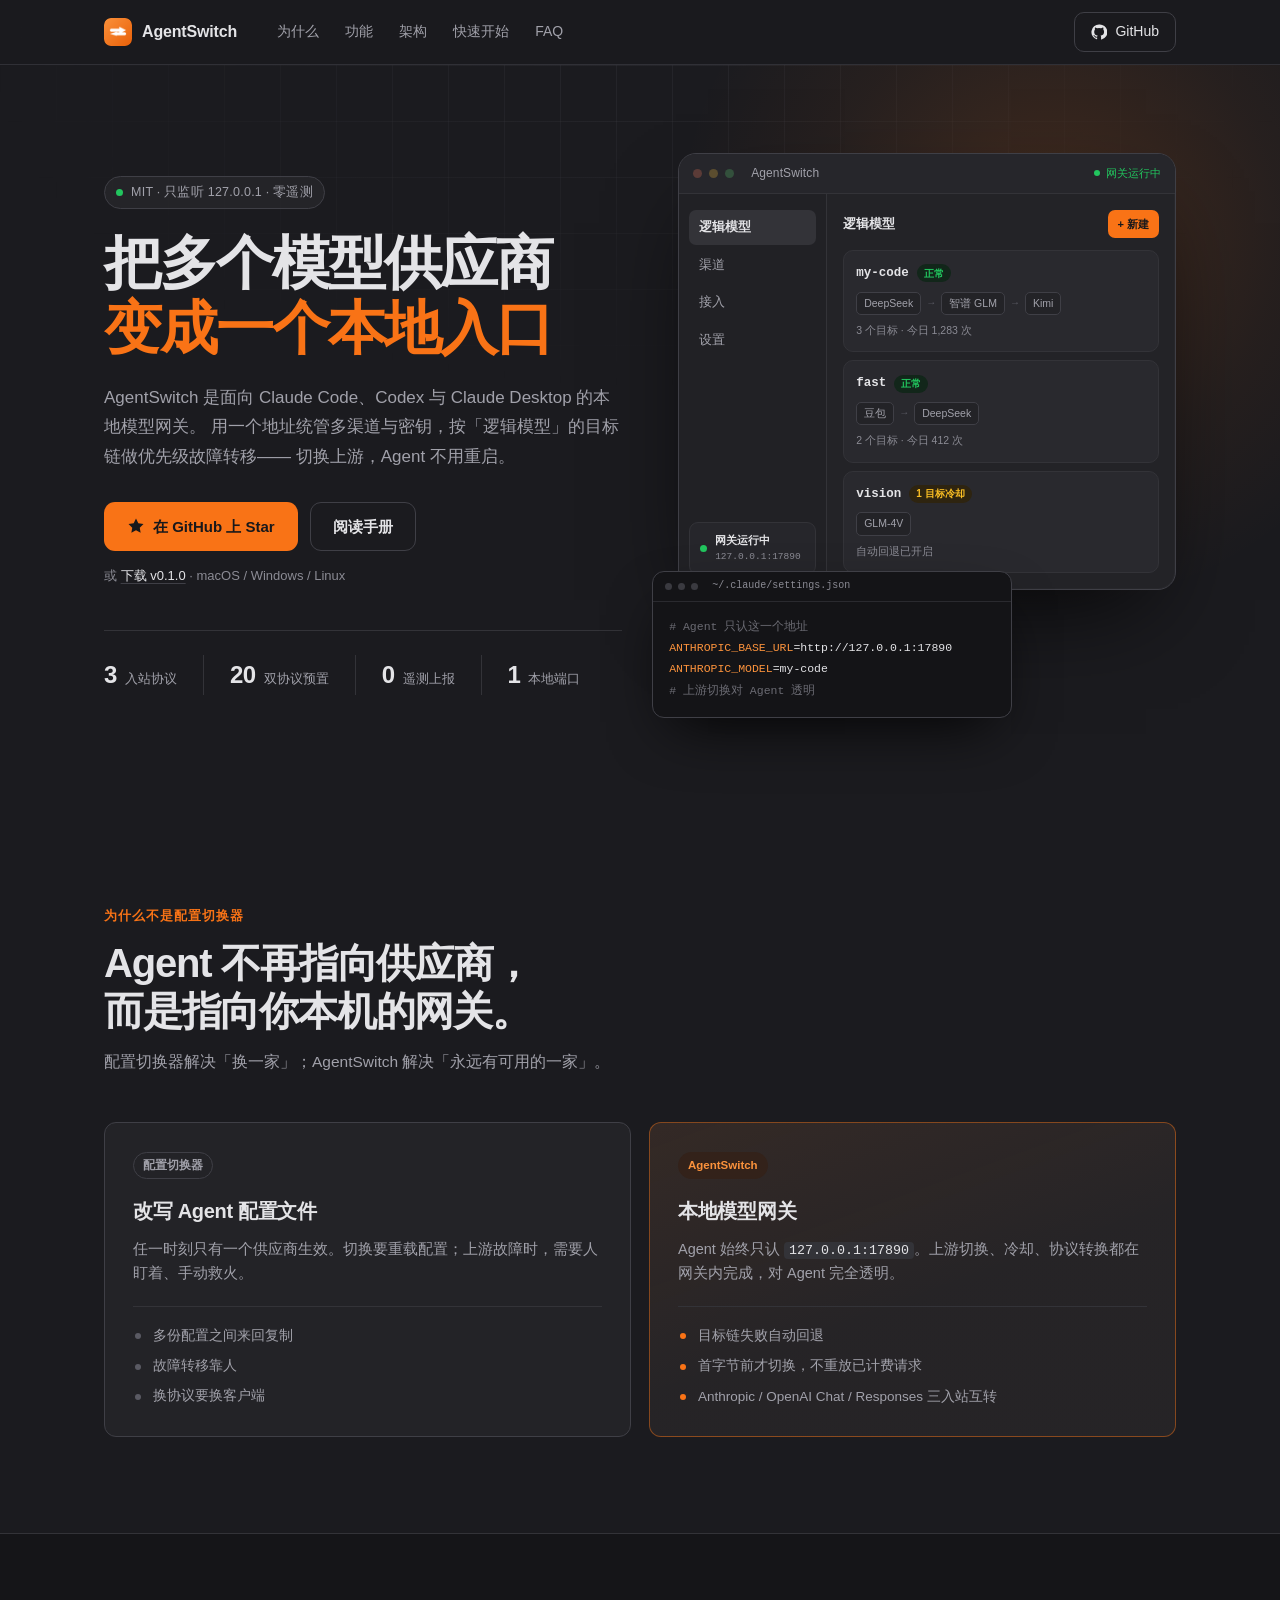
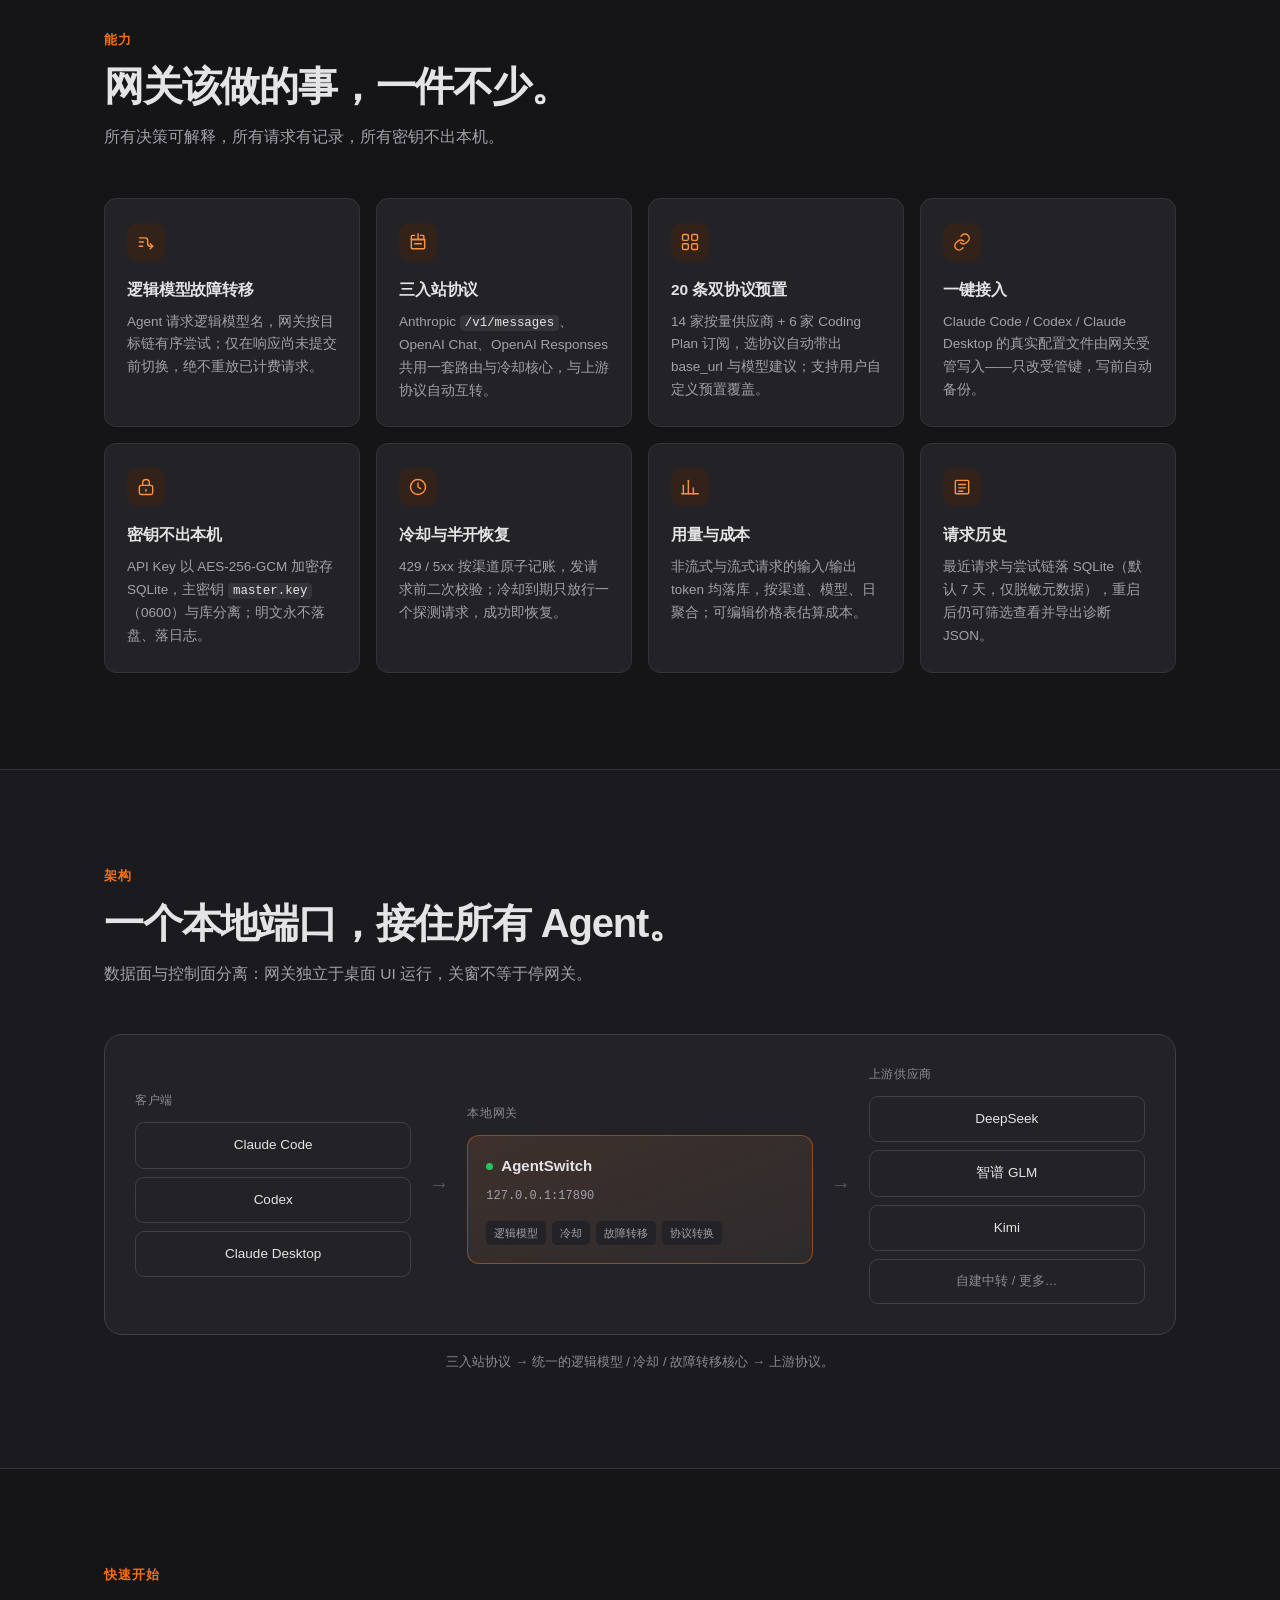
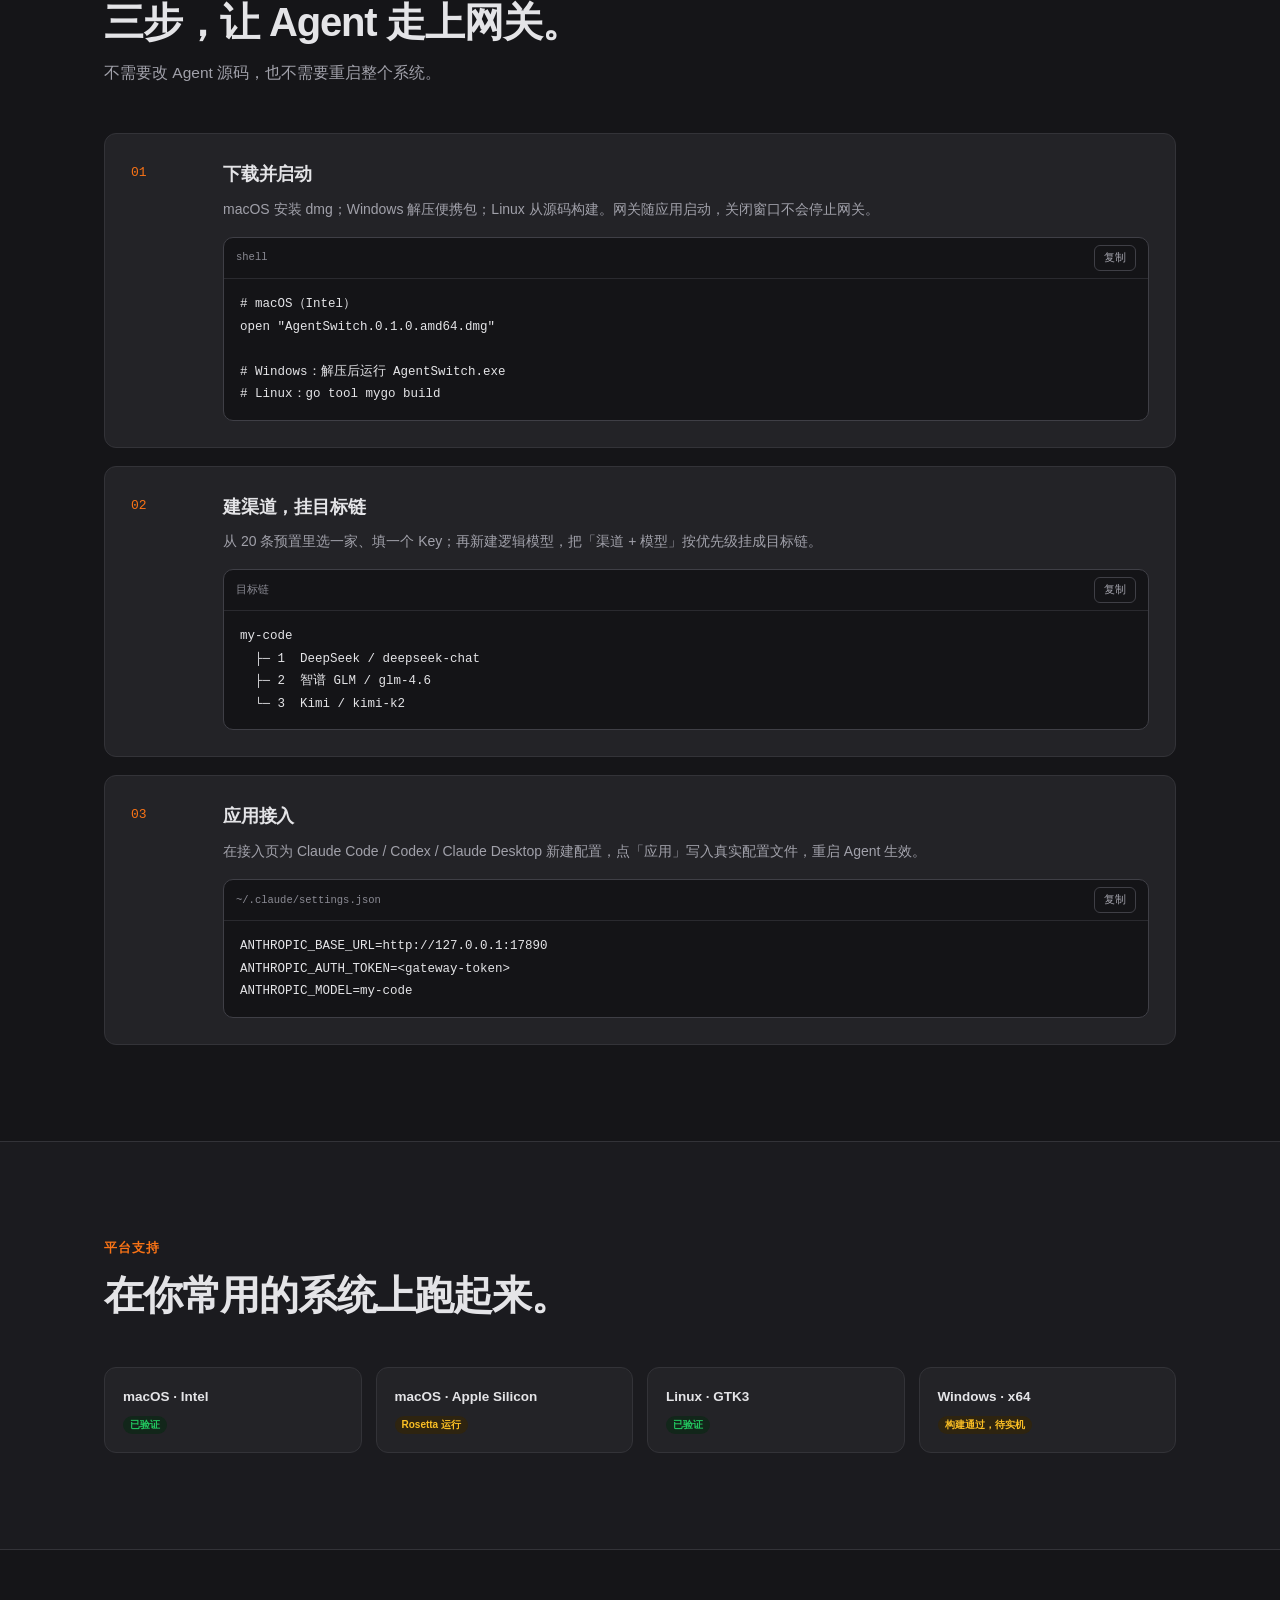
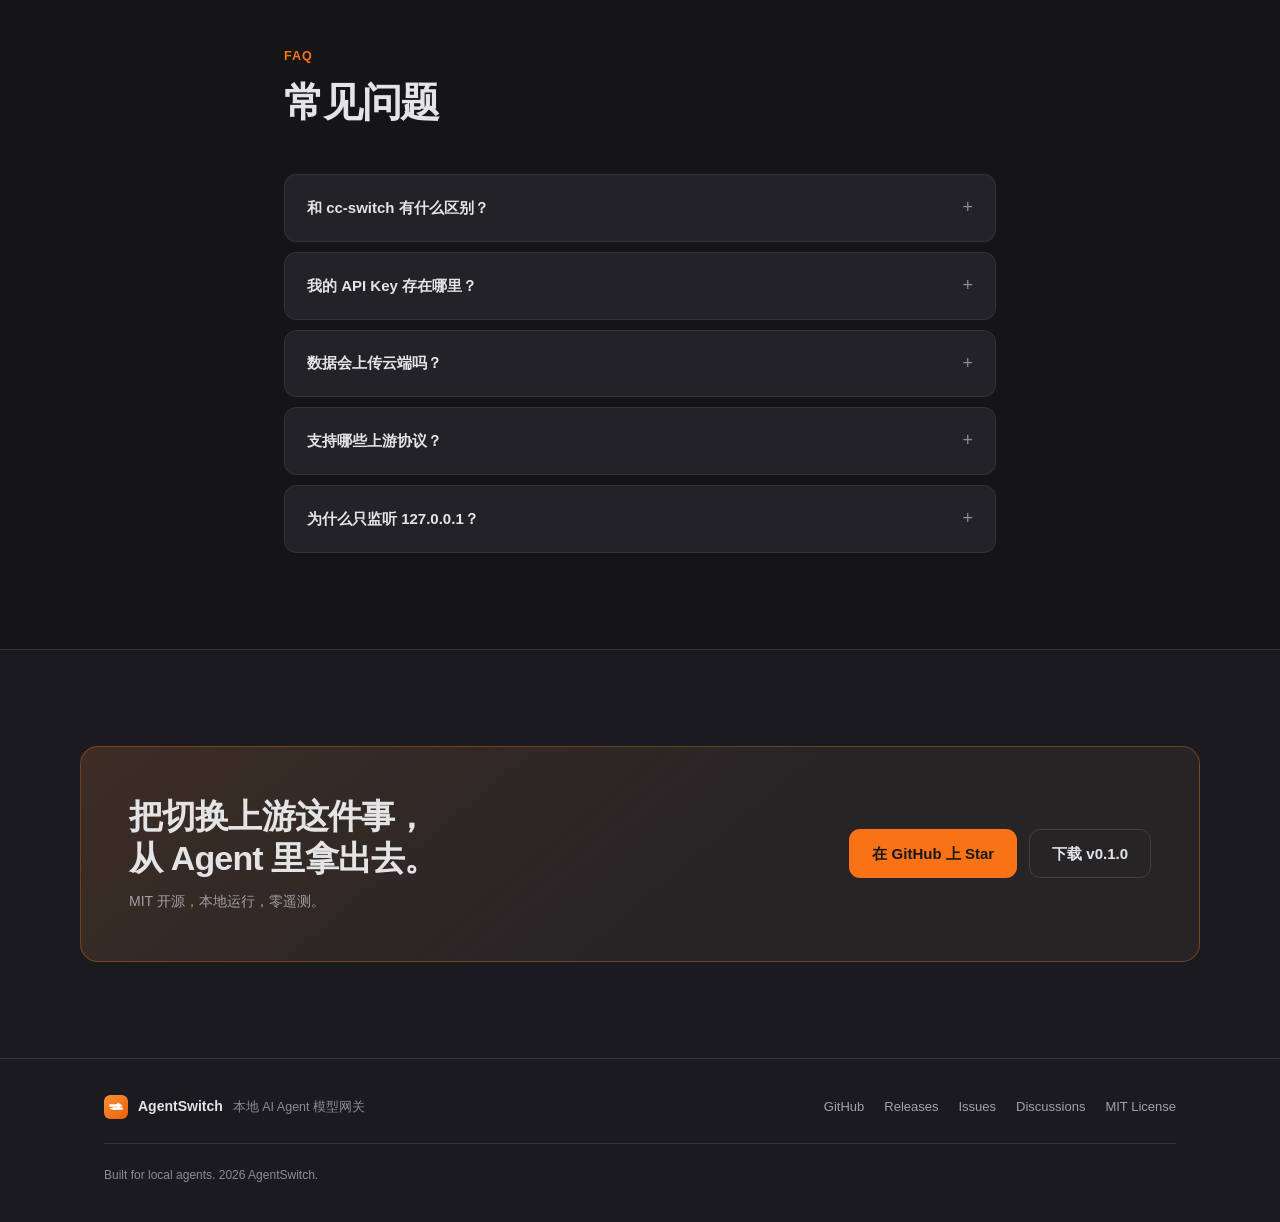
==== commit bf425f3c: "docs: 新增带界面截图的使用手册 - docs/manual/：安装、三步配置、Codex 专项、第三方接入、用量与排障 - 截图使用隔离的演示数据（渠道/Key/用量均为示例），覆盖逻辑模型、渠" ====
--- a/website/index.html
+++ b/website/index.html
@@ -61,7 +61,7 @@
           <svg viewBox="0 0 24 24" width="18" height="18" aria-hidden="true"><path fill="currentColor" d="m12 2 3.1 6.3 6.9 1-5 4.9 1.2 6.9L12 17.8 5.8 21.1 7 14.2 2 9.3l6.9-1L12 2Z"/></svg>
           在 GitHub 上 Star
         </a>
-        <a class="btn btn-outline btn-lg" href="https://github.com/Tomato-black/AgentSwitch/blob/master/README.md" target="_blank" rel="noopener">阅读文档</a>
+        <a class="btn btn-outline btn-lg" href="https://github.com/Tomato-black/AgentSwitch/blob/master/docs/manual/README.md" target="_blank" rel="noopener">阅读手册</a>
       </div>
       <p class="cta-note">或 <a href="https://github.com/Tomato-black/AgentSwitch/releases/latest" target="_blank" rel="noopener">下载 v0.1.0</a> · macOS / Windows / Linux</p>
 
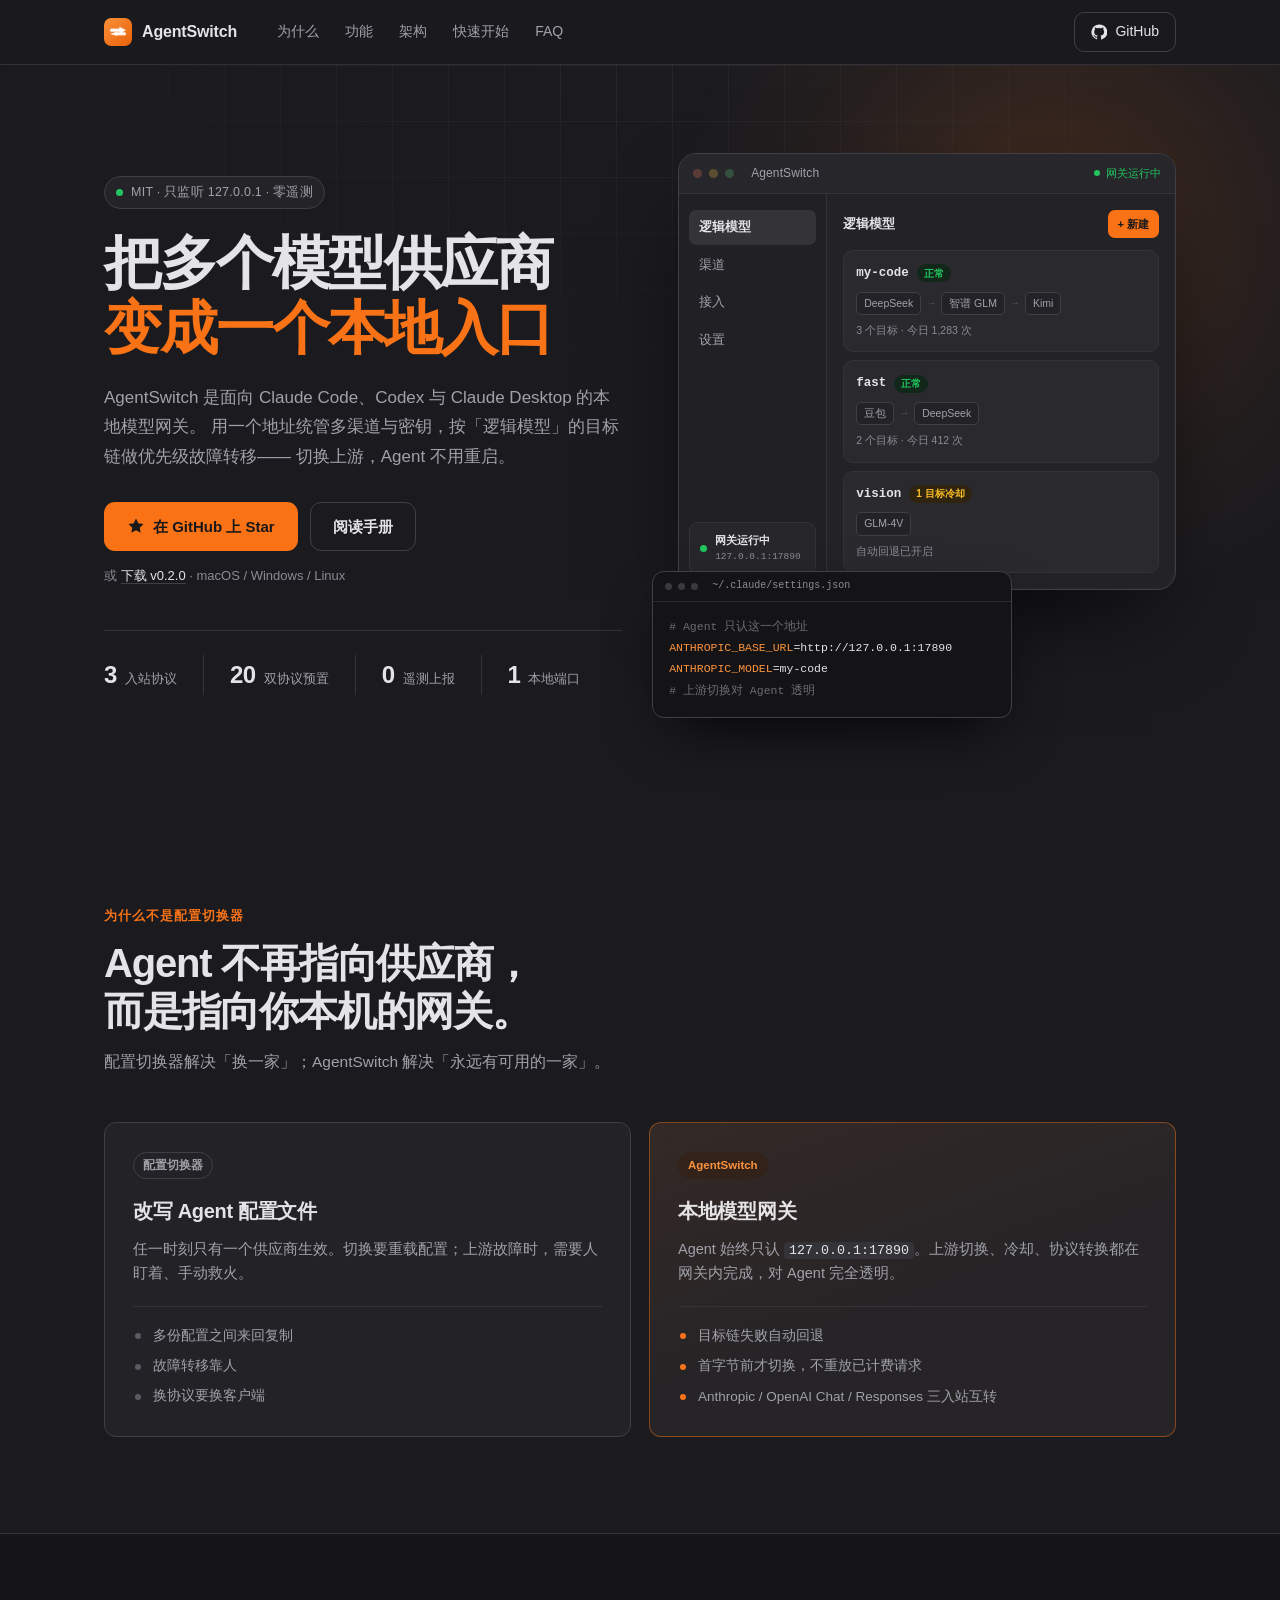
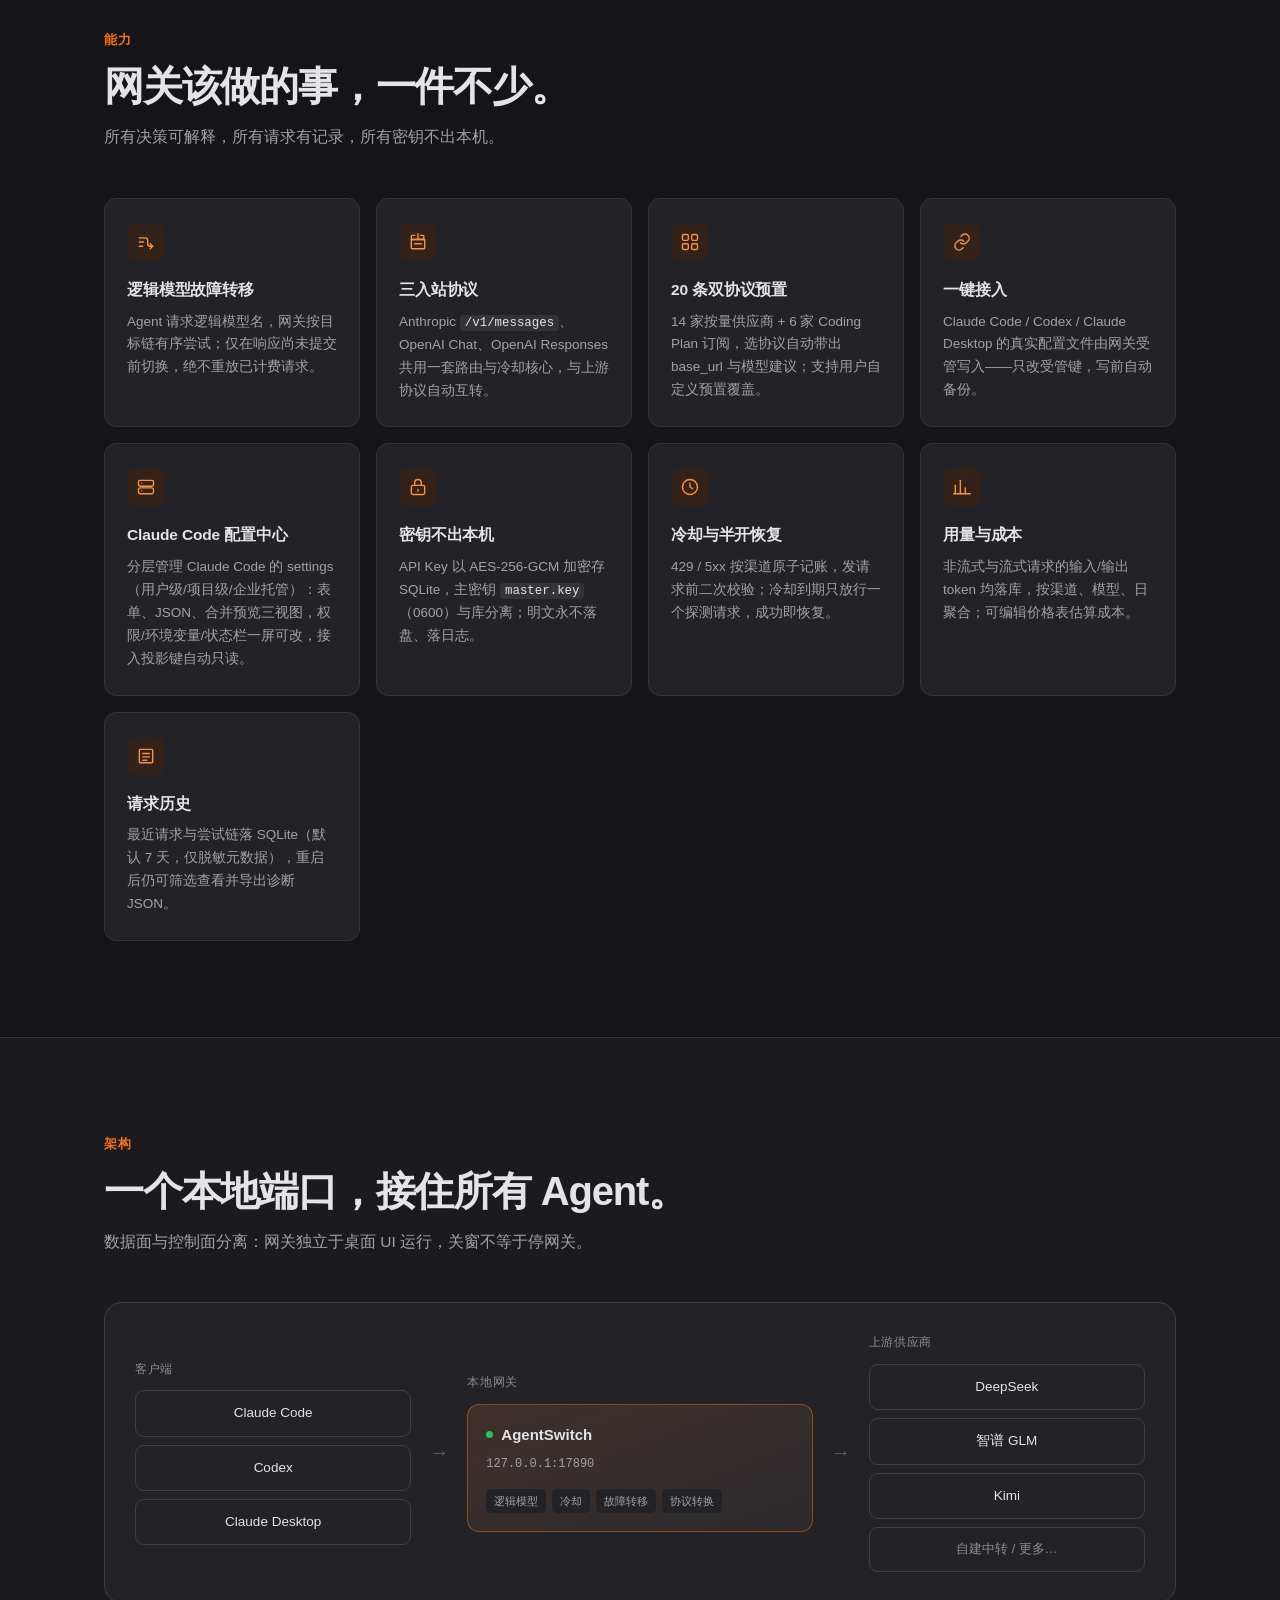
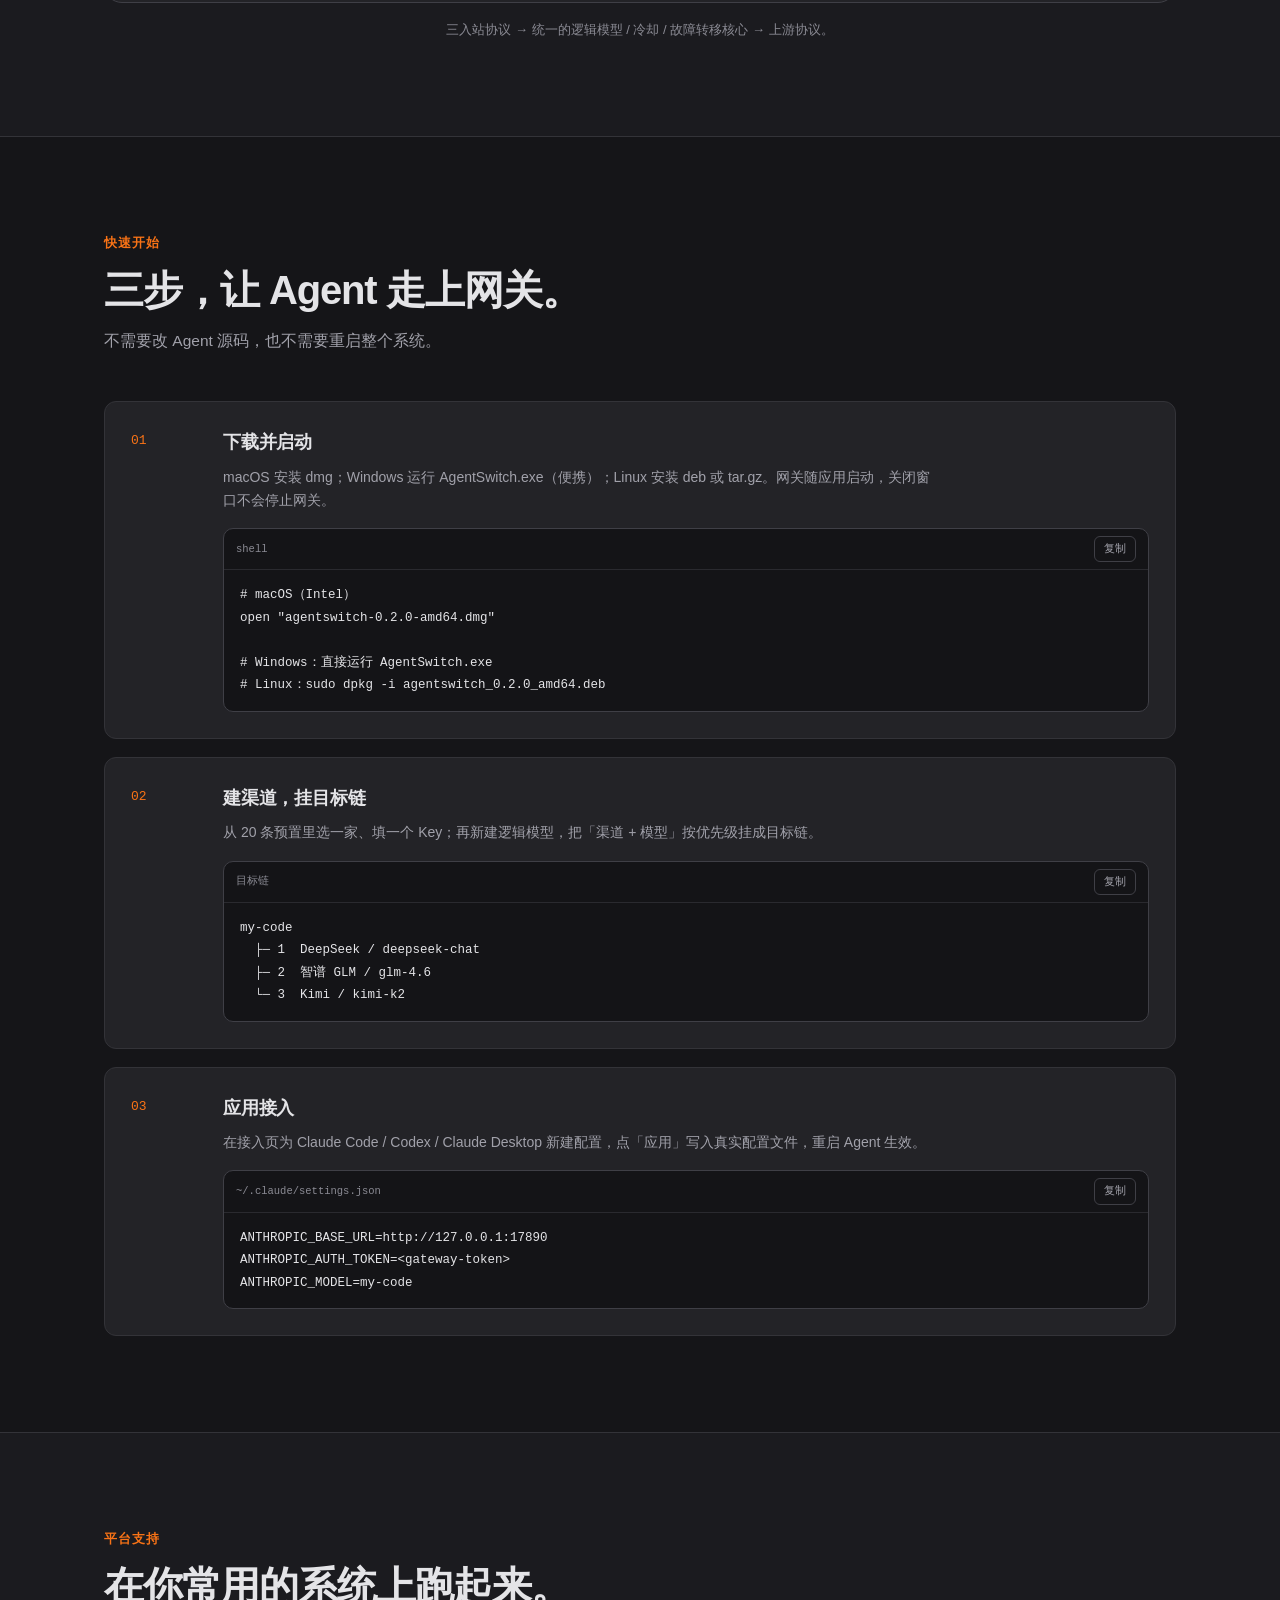
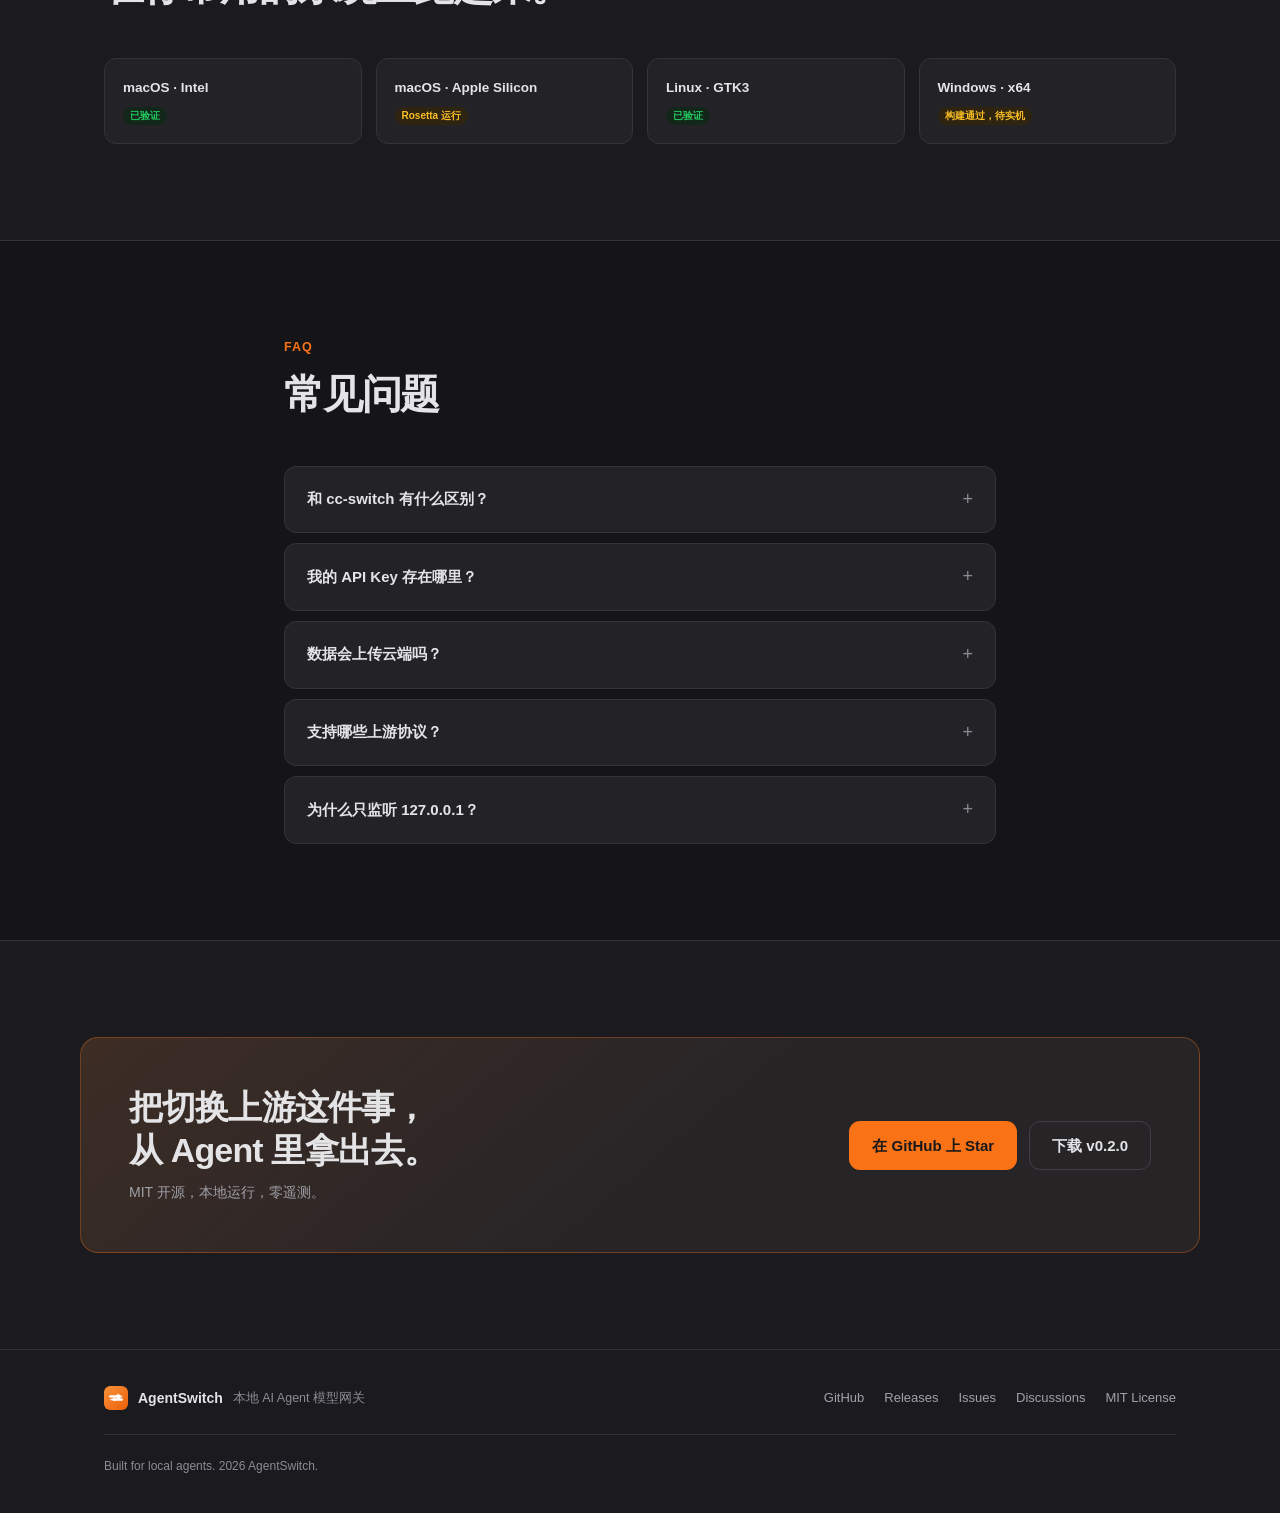
==== commit e30f72d4: "chore: v0.2.0 发布准备——官网/README/手册更新 - mygo.json 版本 0.2.0 - 官网：下载链接 v0.2.0、安装示例按 slug 产物名、新增「Claude Co" ====
--- a/website/index.html
+++ b/website/index.html
@@ -63,7 +63,7 @@
         </a>
         <a class="btn btn-outline btn-lg" href="https://github.com/Tomato-black/AgentSwitch/blob/master/docs/manual/README.md" target="_blank" rel="noopener">阅读手册</a>
       </div>
-      <p class="cta-note">或 <a href="https://github.com/Tomato-black/AgentSwitch/releases/latest" target="_blank" rel="noopener">下载 v0.1.0</a> · macOS / Windows / Linux</p>
+      <p class="cta-note">或 <a href="https://github.com/Tomato-black/AgentSwitch/releases/latest" target="_blank" rel="noopener">下载 v0.2.0</a> · macOS / Windows / Linux</p>
 
       <ul class="metrics" aria-label="项目要点">
         <li><strong>3</strong><span>入站协议</span></li>
@@ -183,6 +183,11 @@
         <p>Claude Code / Codex / Claude Desktop 的真实配置文件由网关受管写入——只改受管键，写前自动备份。</p>
       </article>
       <article class="feature reveal">
+        <div class="feature-icon"><svg viewBox="0 0 24 24" aria-hidden="true"><rect x="3" y="4" width="18" height="7" rx="2"/><rect x="3" y="13" width="18" height="7" rx="2"/><path d="M7 7.5h.01M7 16.5h.01"/></svg></div>
+        <h3>Claude Code 配置中心</h3>
+        <p>分层管理 Claude Code 的 settings（用户级/项目级/企业托管）：表单、JSON、合并预览三视图，权限/环境变量/状态栏一屏可改，接入投影键自动只读。</p>
+      </article>
+      <article class="feature reveal">
         <div class="feature-icon"><svg viewBox="0 0 24 24" aria-hidden="true"><rect x="4" y="10" width="16" height="11" rx="2"/><path d="M8 10V7a4 4 0 0 1 8 0v3"/><path d="M12 15v2"/></svg></div>
         <h3>密钥不出本机</h3>
         <p>API Key 以 AES-256-GCM 加密存 SQLite，主密钥 <code>master.key</code>（0600）与库分离；明文永不落盘、落日志。</p>
@@ -256,14 +261,14 @@
         <div class="step-num">01</div>
         <div class="step-body">
           <h3>下载并启动</h3>
-          <p>macOS 安装 dmg；Windows 解压便携包；Linux 从源码构建。网关随应用启动，关闭窗口不会停止网关。</p>
+          <p>macOS 安装 dmg；Windows 运行 AgentSwitch.exe（便携）；Linux 安装 deb 或 tar.gz。网关随应用启动，关闭窗口不会停止网关。</p>
           <div class="code-block">
             <div class="code-head"><span>shell</span><button class="copy-btn" type="button">复制</button></div>
             <pre><code># macOS（Intel）
-open "AgentSwitch.0.1.0.amd64.dmg"
-
-# Windows：解压后运行 AgentSwitch.exe
-# Linux：go tool mygo build</code></pre>
+open "agentswitch-0.2.0-amd64.dmg"
+
+# Windows：直接运行 AgentSwitch.exe
+# Linux：sudo dpkg -i agentswitch_0.2.0_amd64.deb</code></pre>
           </div>
         </div>
       </article>
@@ -352,7 +357,7 @@
     </div>
     <div class="cta-row">
       <a class="btn btn-primary btn-lg" href="https://github.com/Tomato-black/AgentSwitch" target="_blank" rel="noopener">在 GitHub 上 Star</a>
-      <a class="btn btn-outline btn-lg" href="https://github.com/Tomato-black/AgentSwitch/releases/latest" target="_blank" rel="noopener">下载 v0.1.0</a>
+      <a class="btn btn-outline btn-lg" href="https://github.com/Tomato-black/AgentSwitch/releases/latest" target="_blank" rel="noopener">下载 v0.2.0</a>
     </div>
   </div>
 </section>
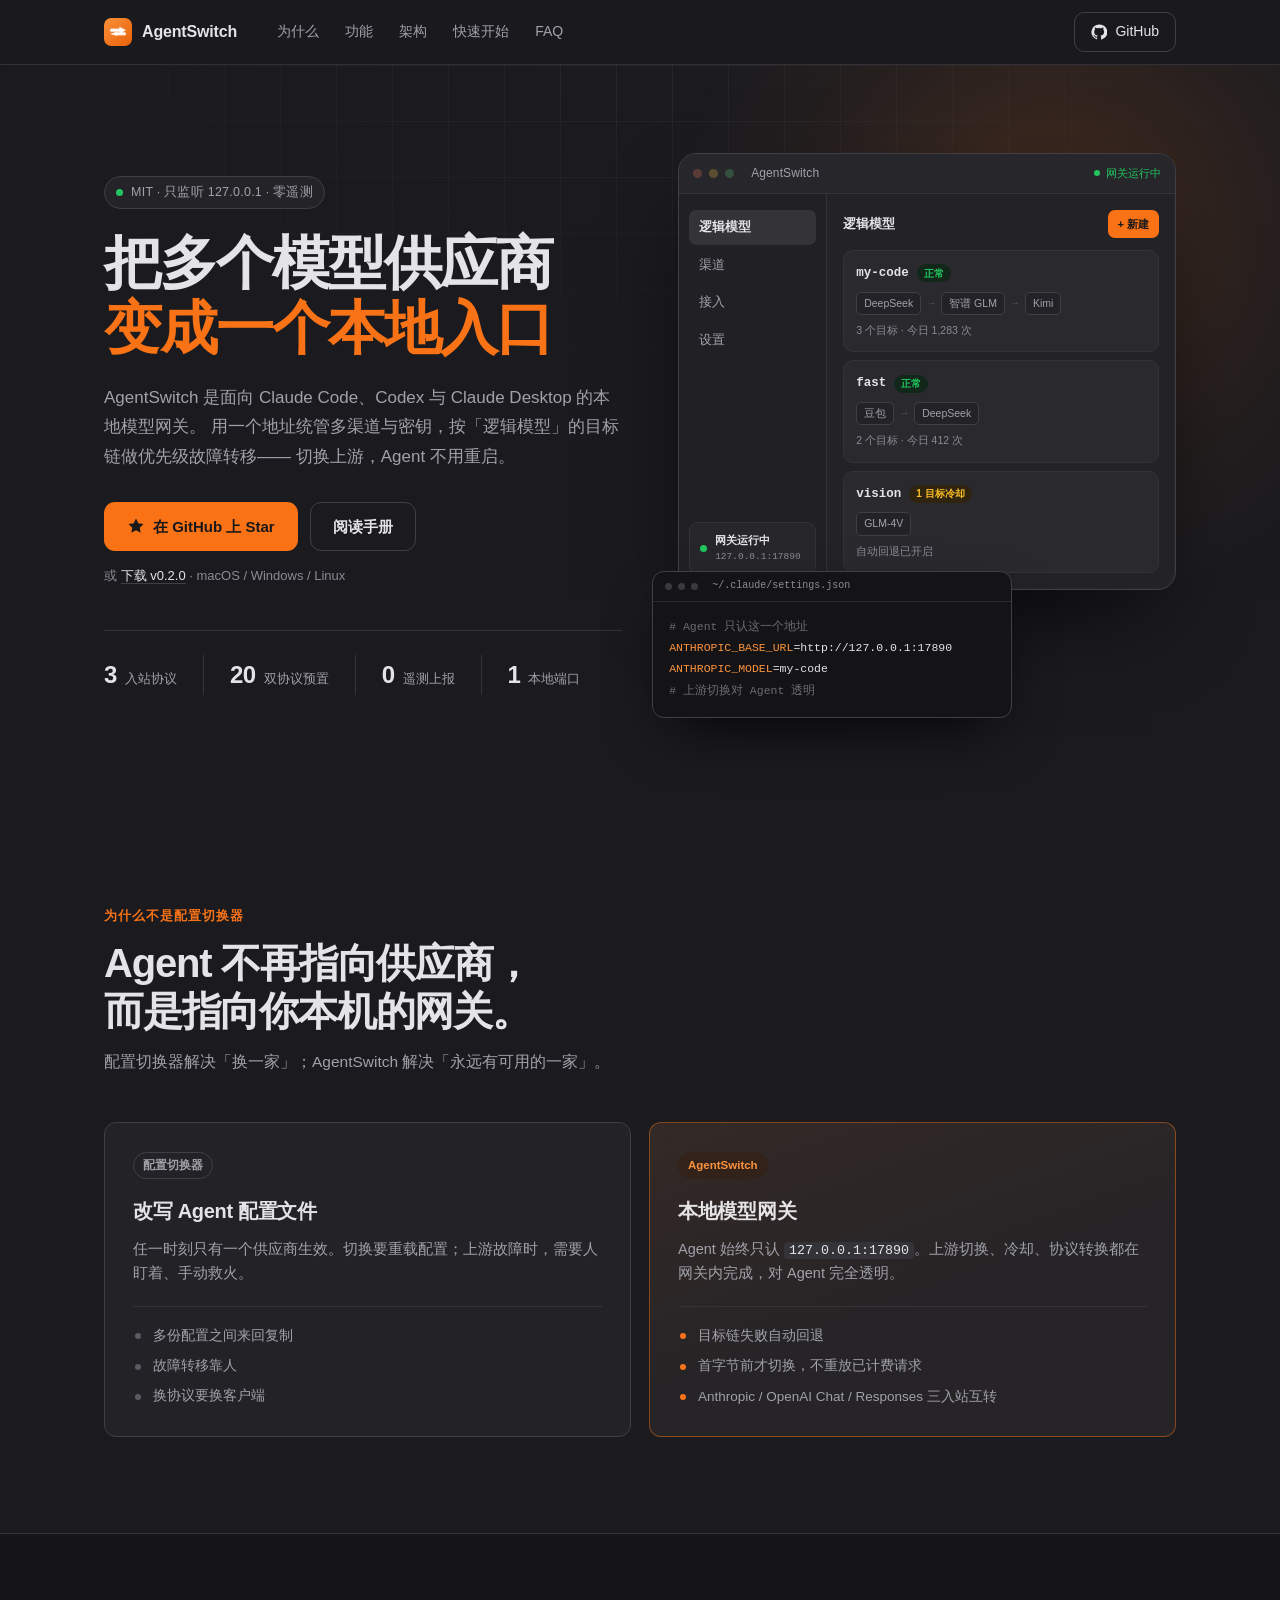
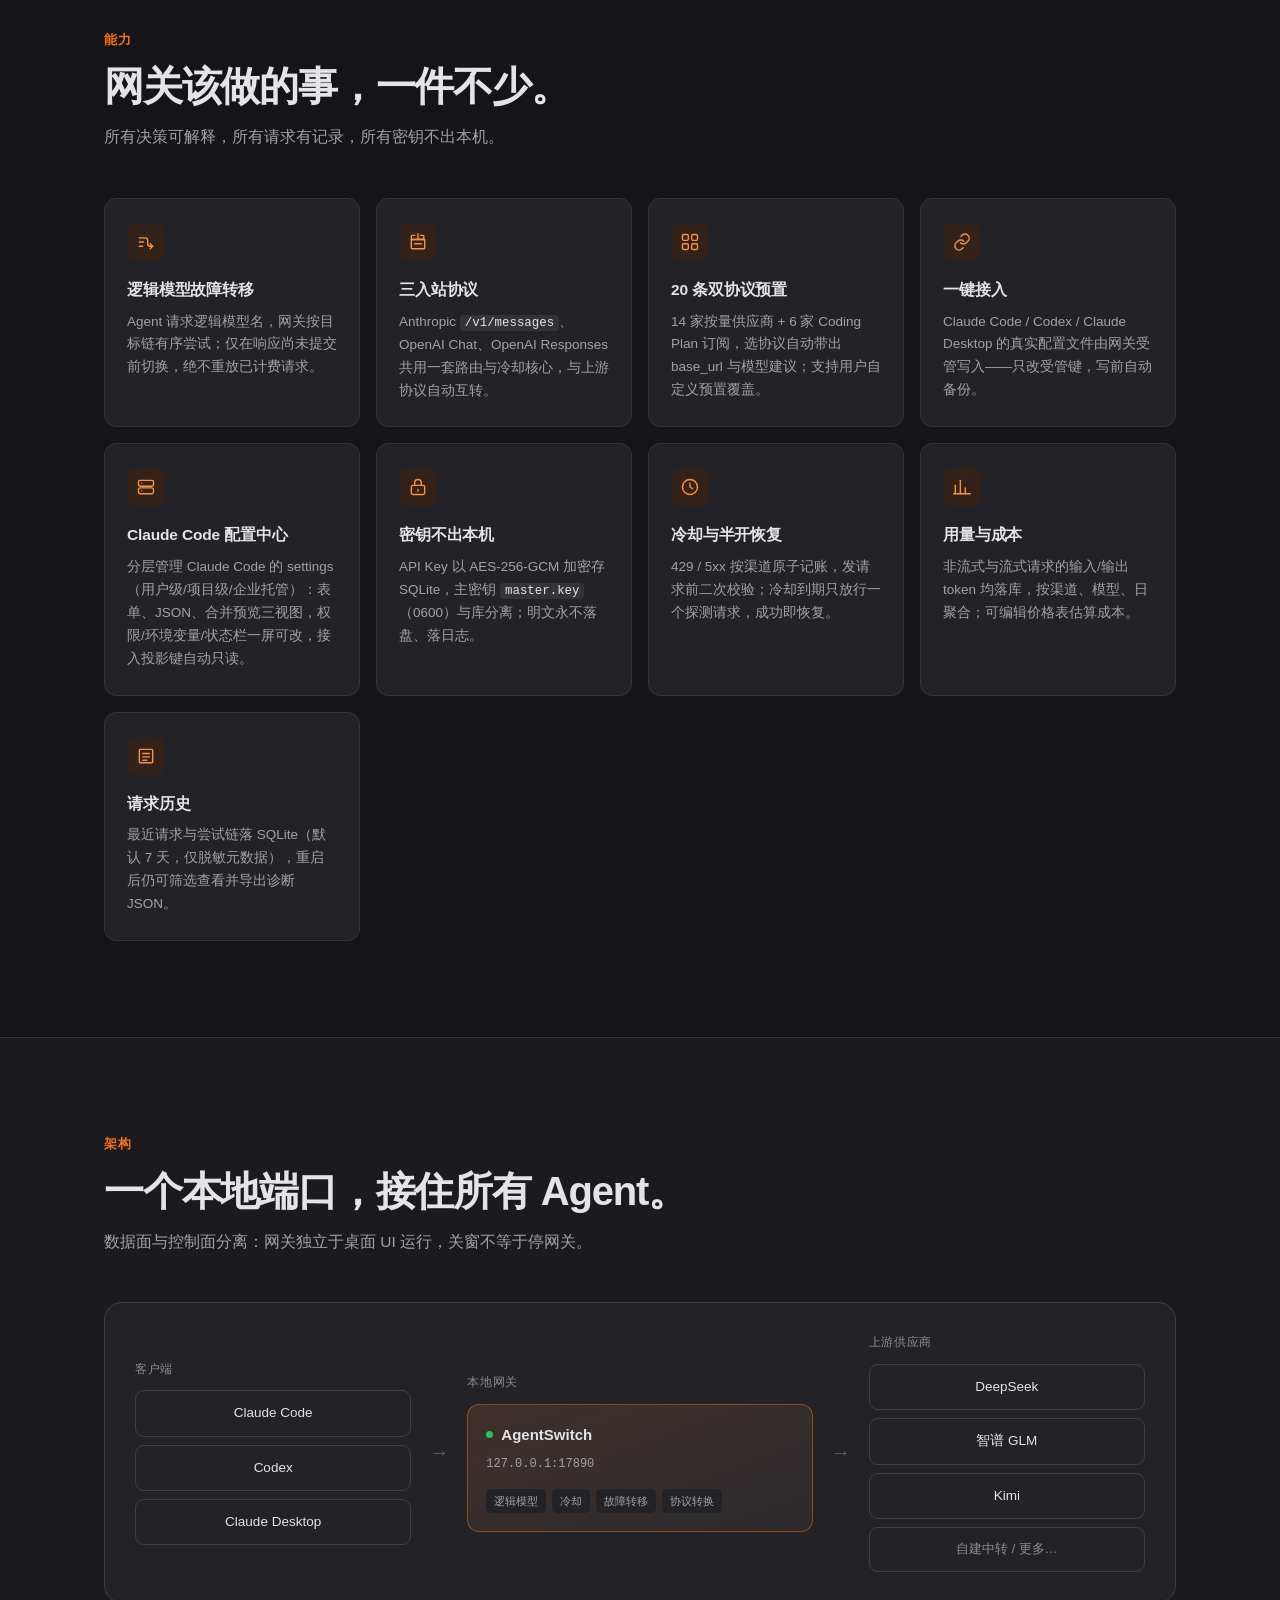
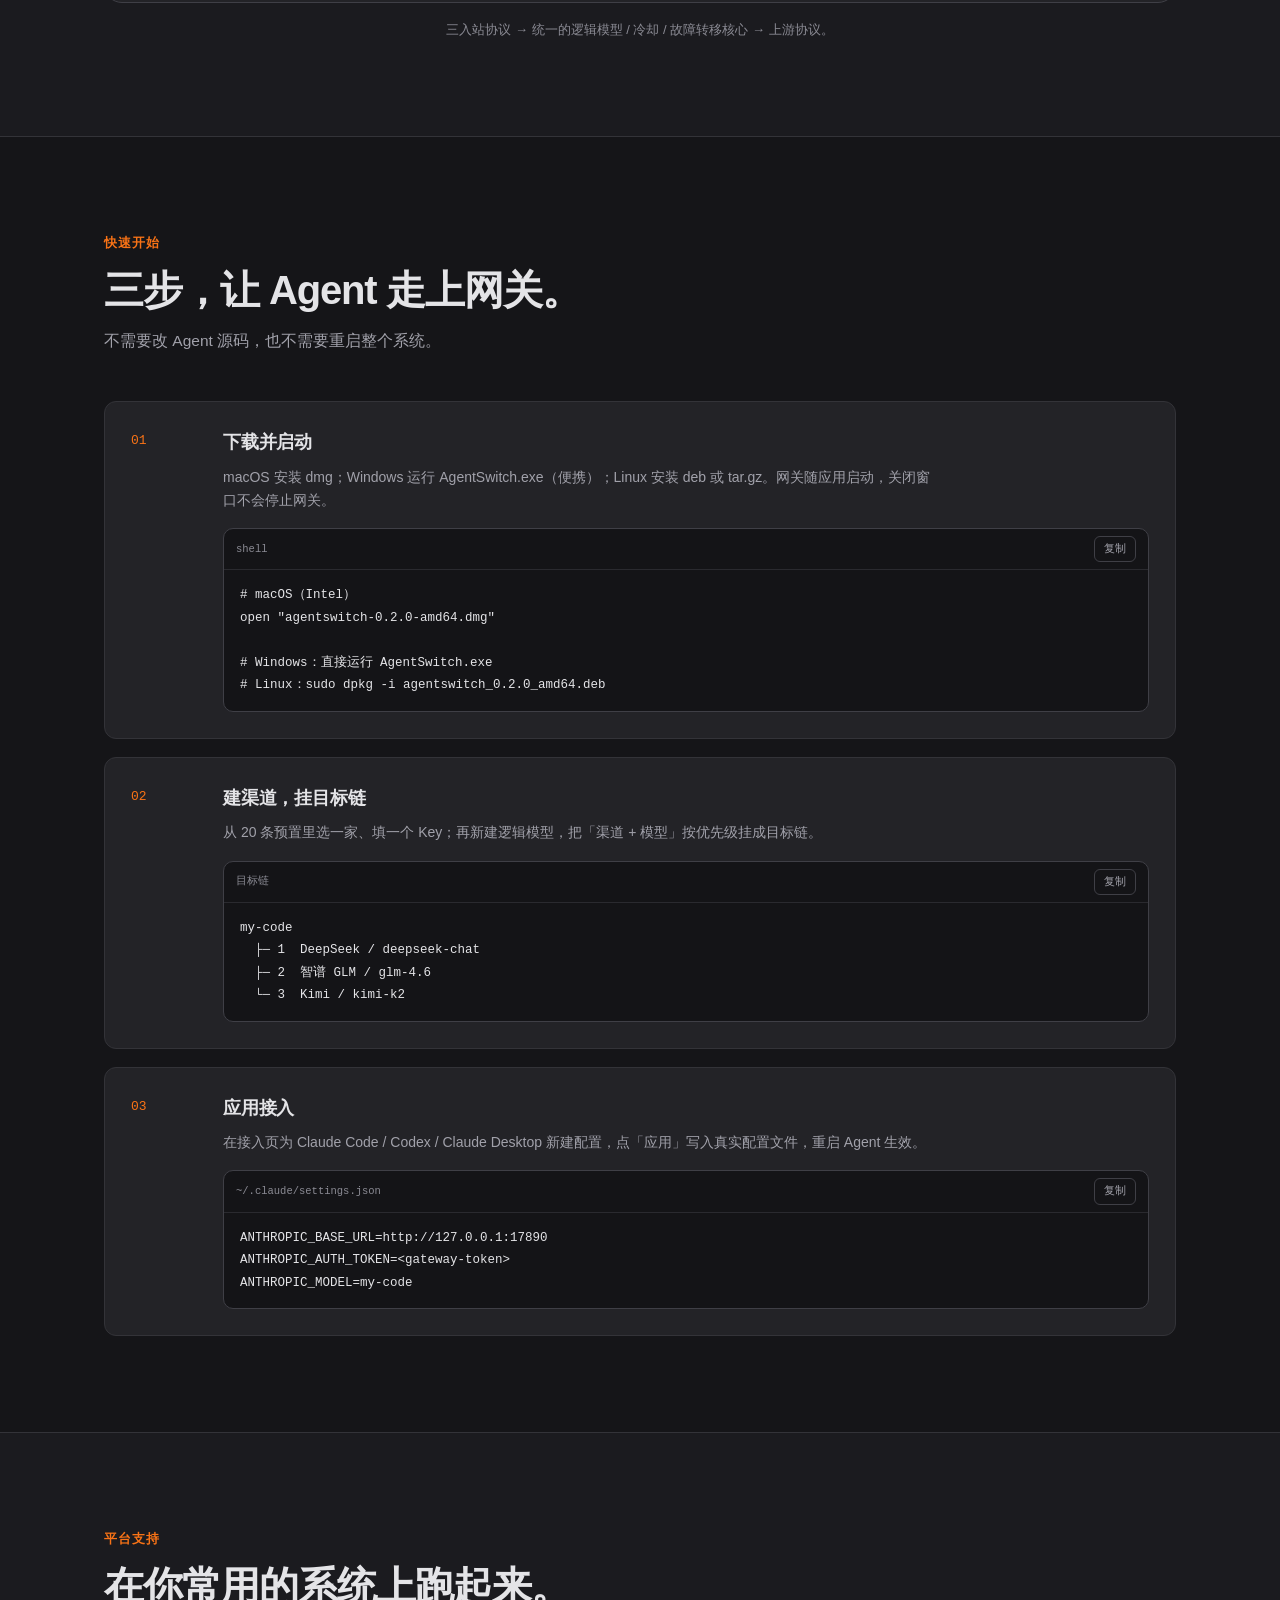
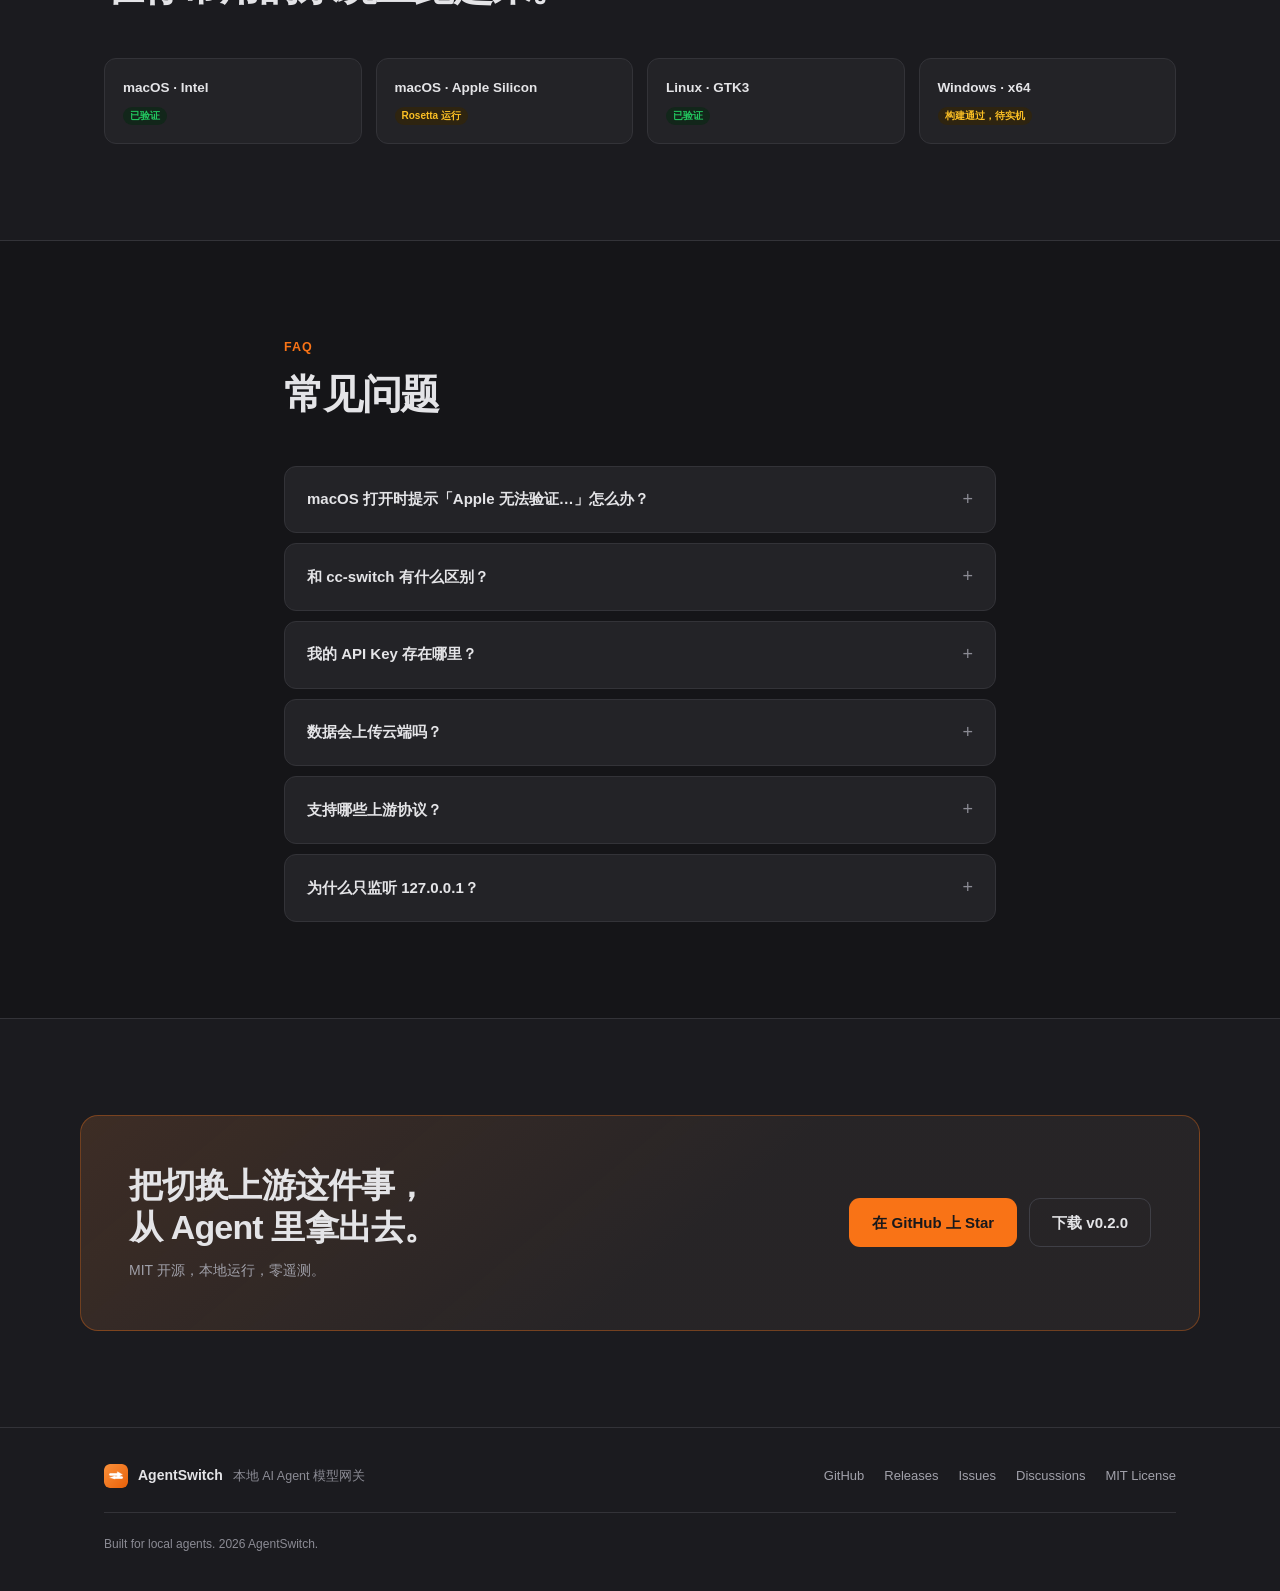
==== commit 242fb6a2: "docs: 补 macOS Gatekeeper「无法验证」解锁说明（官网 FAQ + 手册安装章） Release 未做 Apple 签名公证，Gatekeeper 拦截未签名应用属预期—— 手册/" ====
--- a/website/index.html
+++ b/website/index.html
@@ -326,6 +326,11 @@
     </div>
     <div class="faq reveal">
       <details>
+        <summary>macOS 打开时提示「Apple 无法验证…」怎么办？</summary>
+        <p>Release 构建未做 Apple 签名公证，Gatekeeper 会拦截。解锁任选其一：终端执行
+        <code>xattr -cr /Applications/AgentSwitch.app</code>；或右键 App →「打开」→ 弹窗里再点「打开」（仅首次）。</p>
+      </details>
+      <details>
         <summary>和 cc-switch 有什么区别？</summary>
         <p>cc-switch 是配置切换器，改写 Agent 配置文件，在多个供应商间手动/自动切换，任一时刻只有一个生效。AgentSwitch 是本地网关：Agent 永远只指向 <code>127.0.0.1</code>，上游切换、多渠道故障转移、协议转换都在网关内完成。两者可以互补。</p>
       </details>
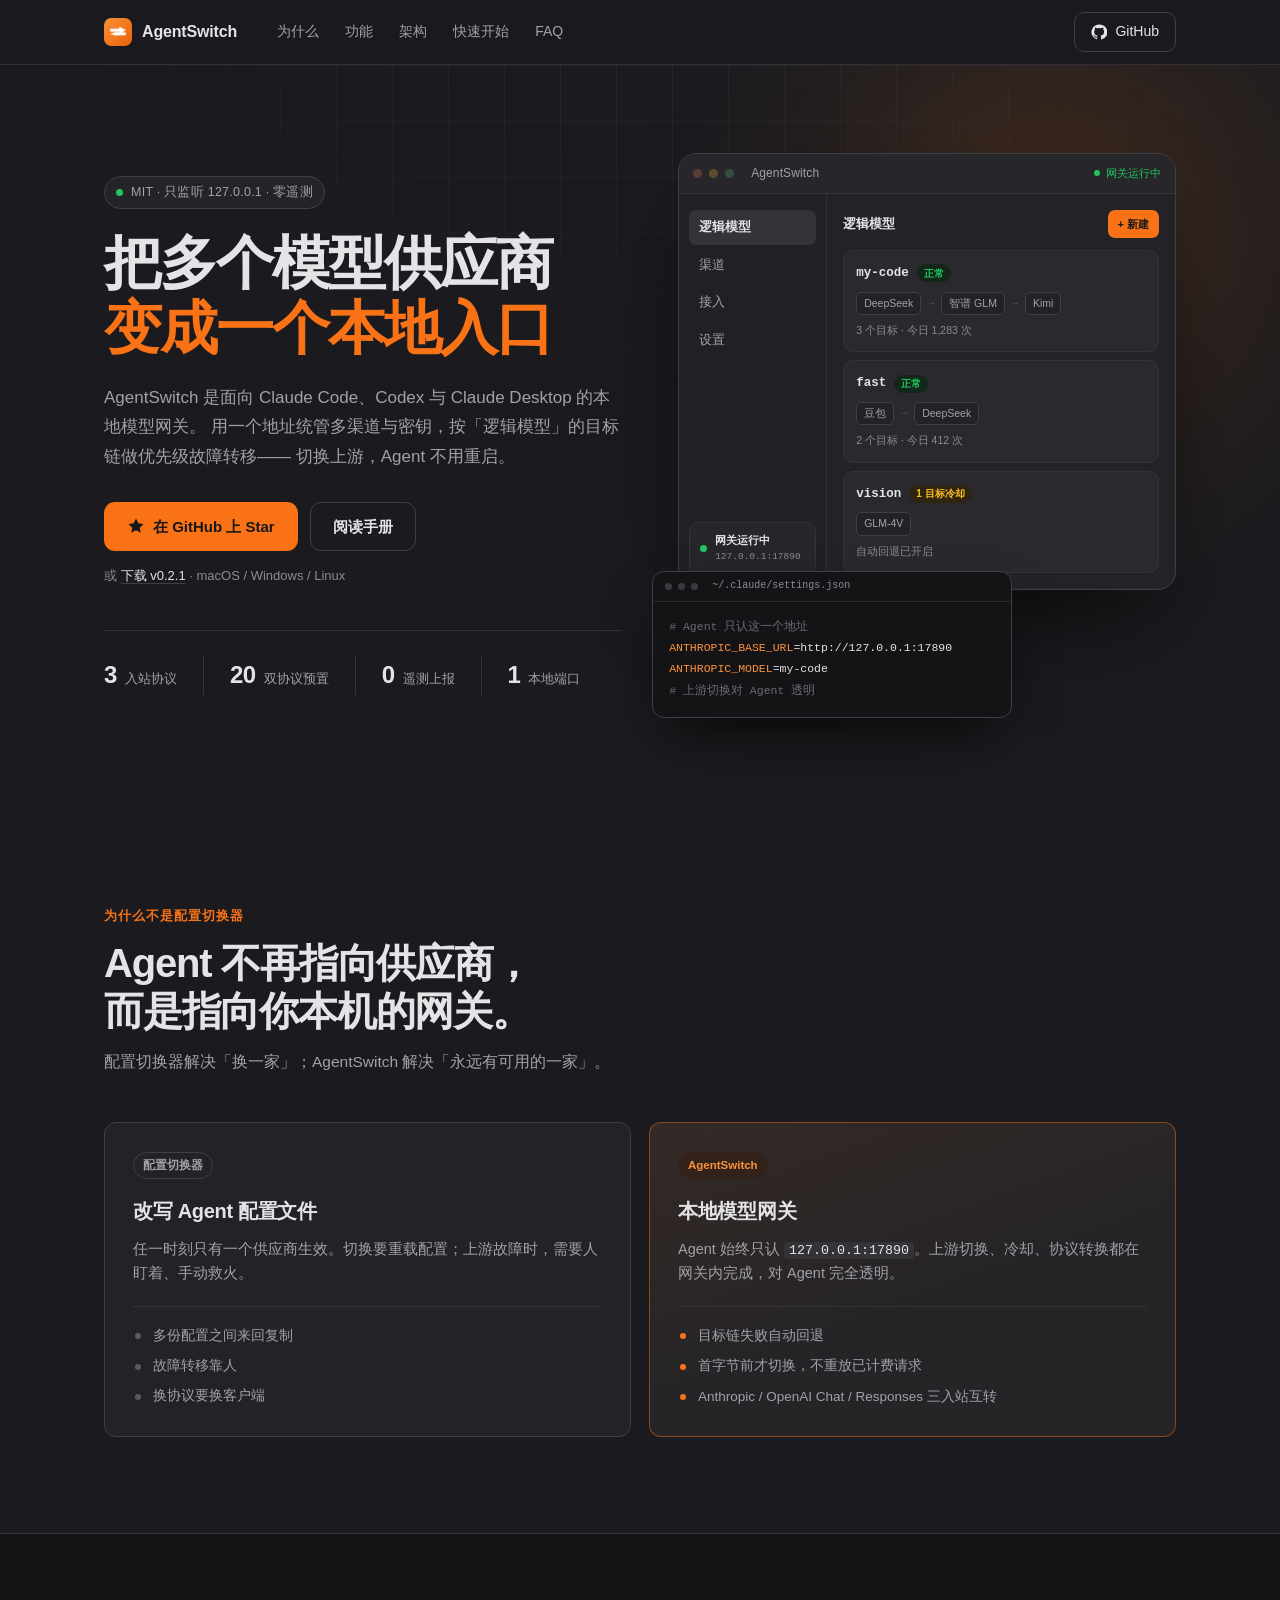
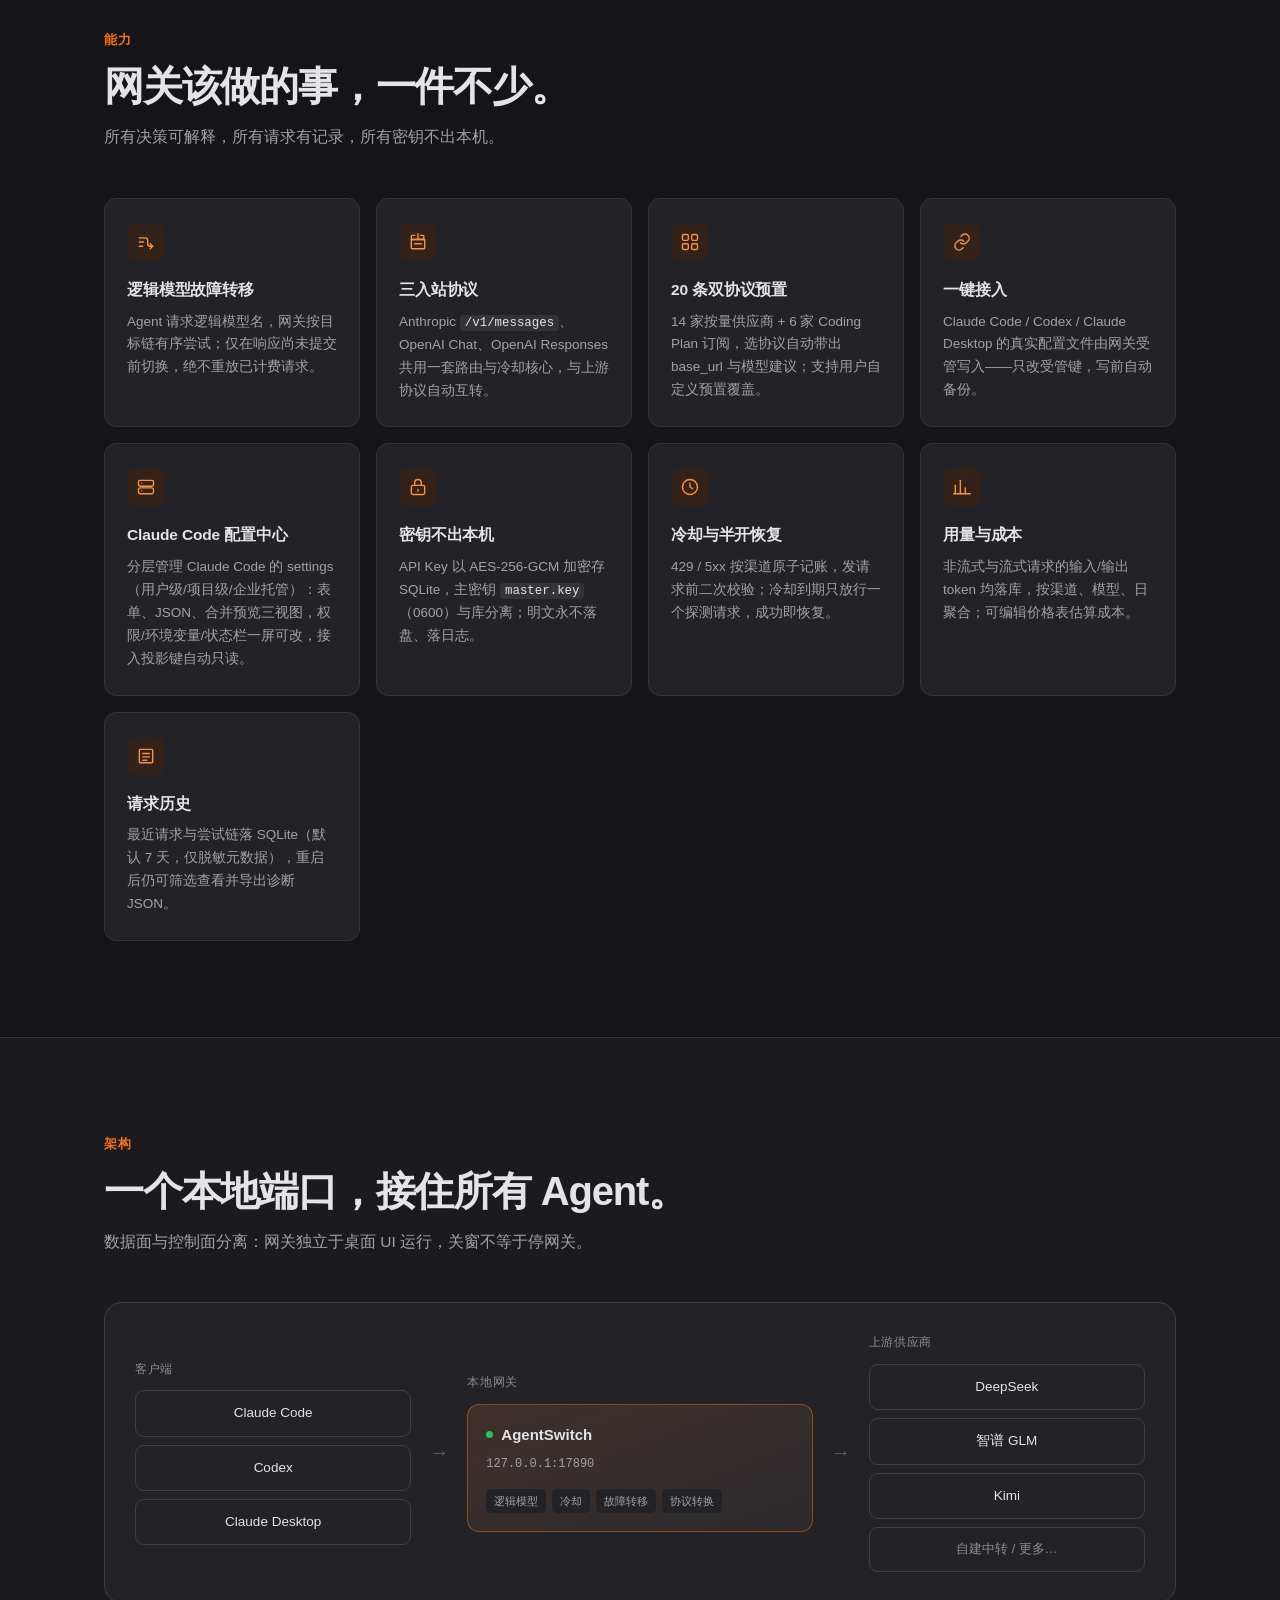
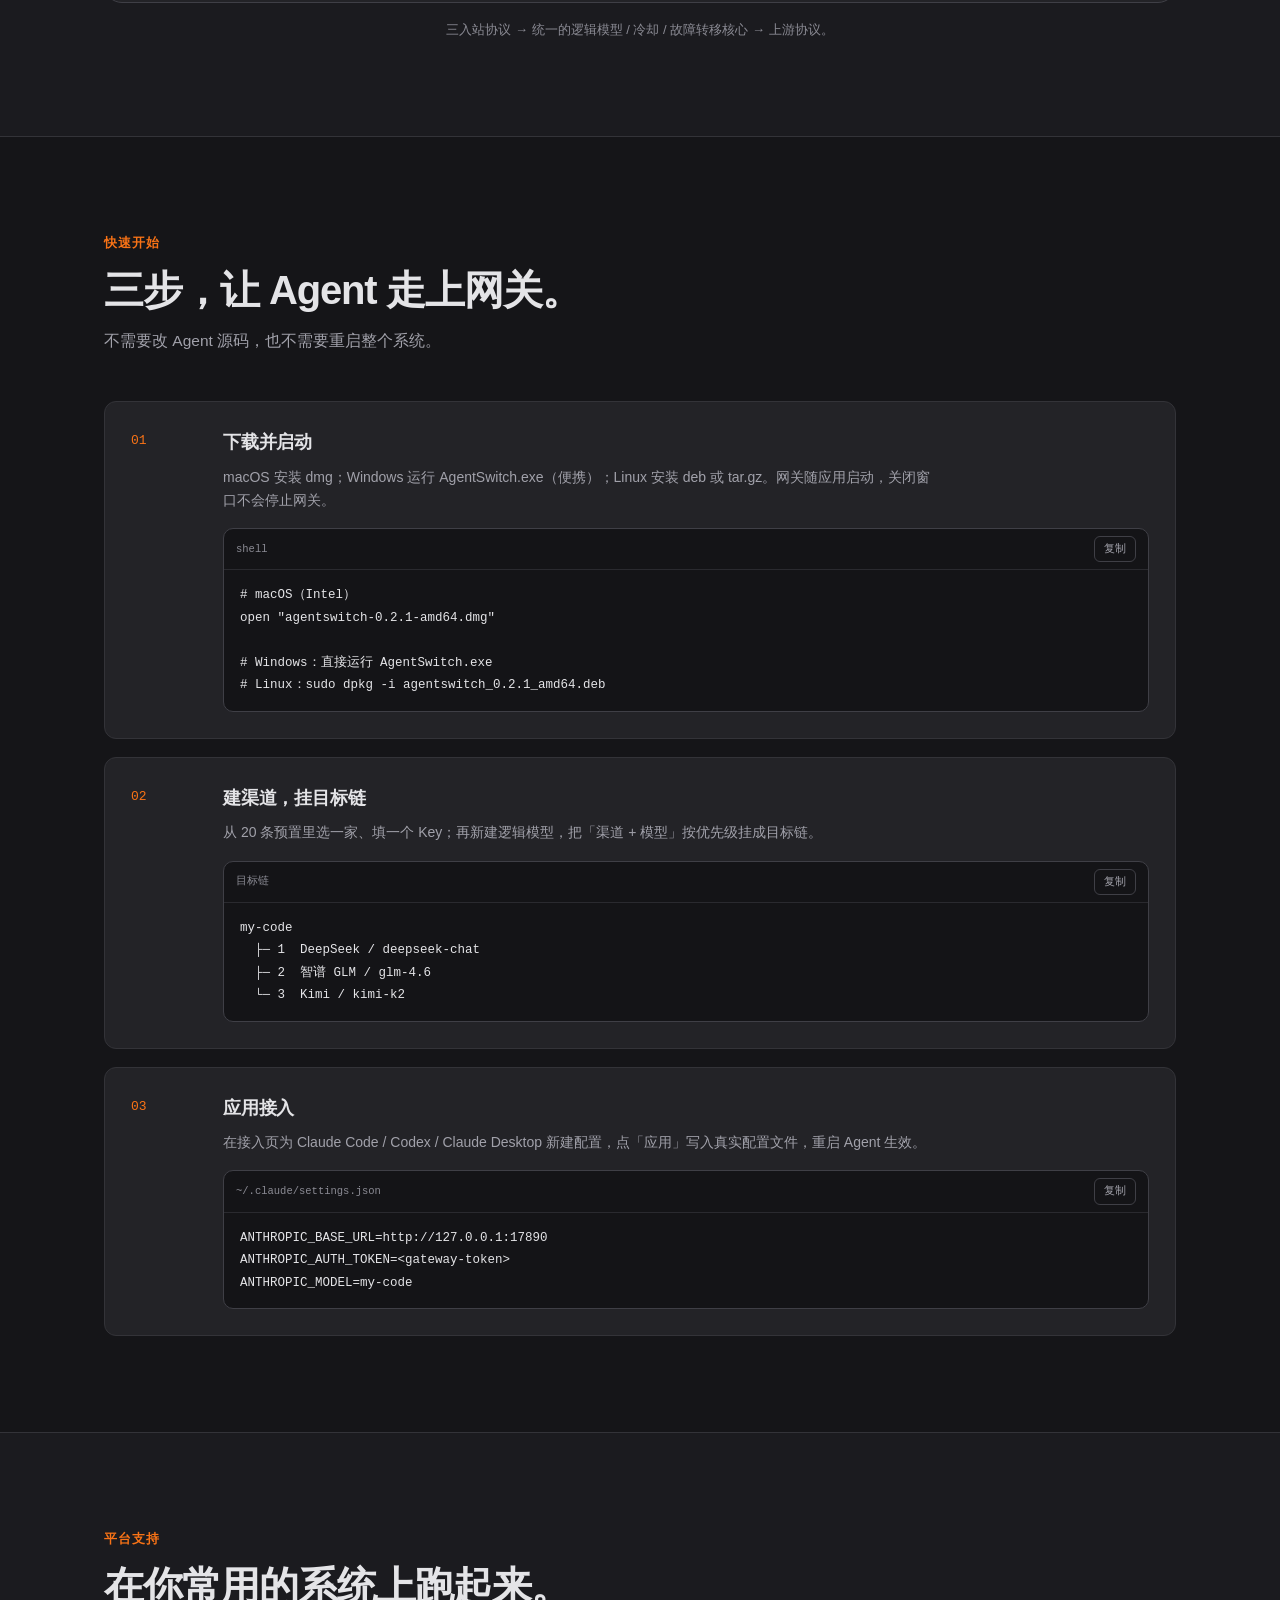
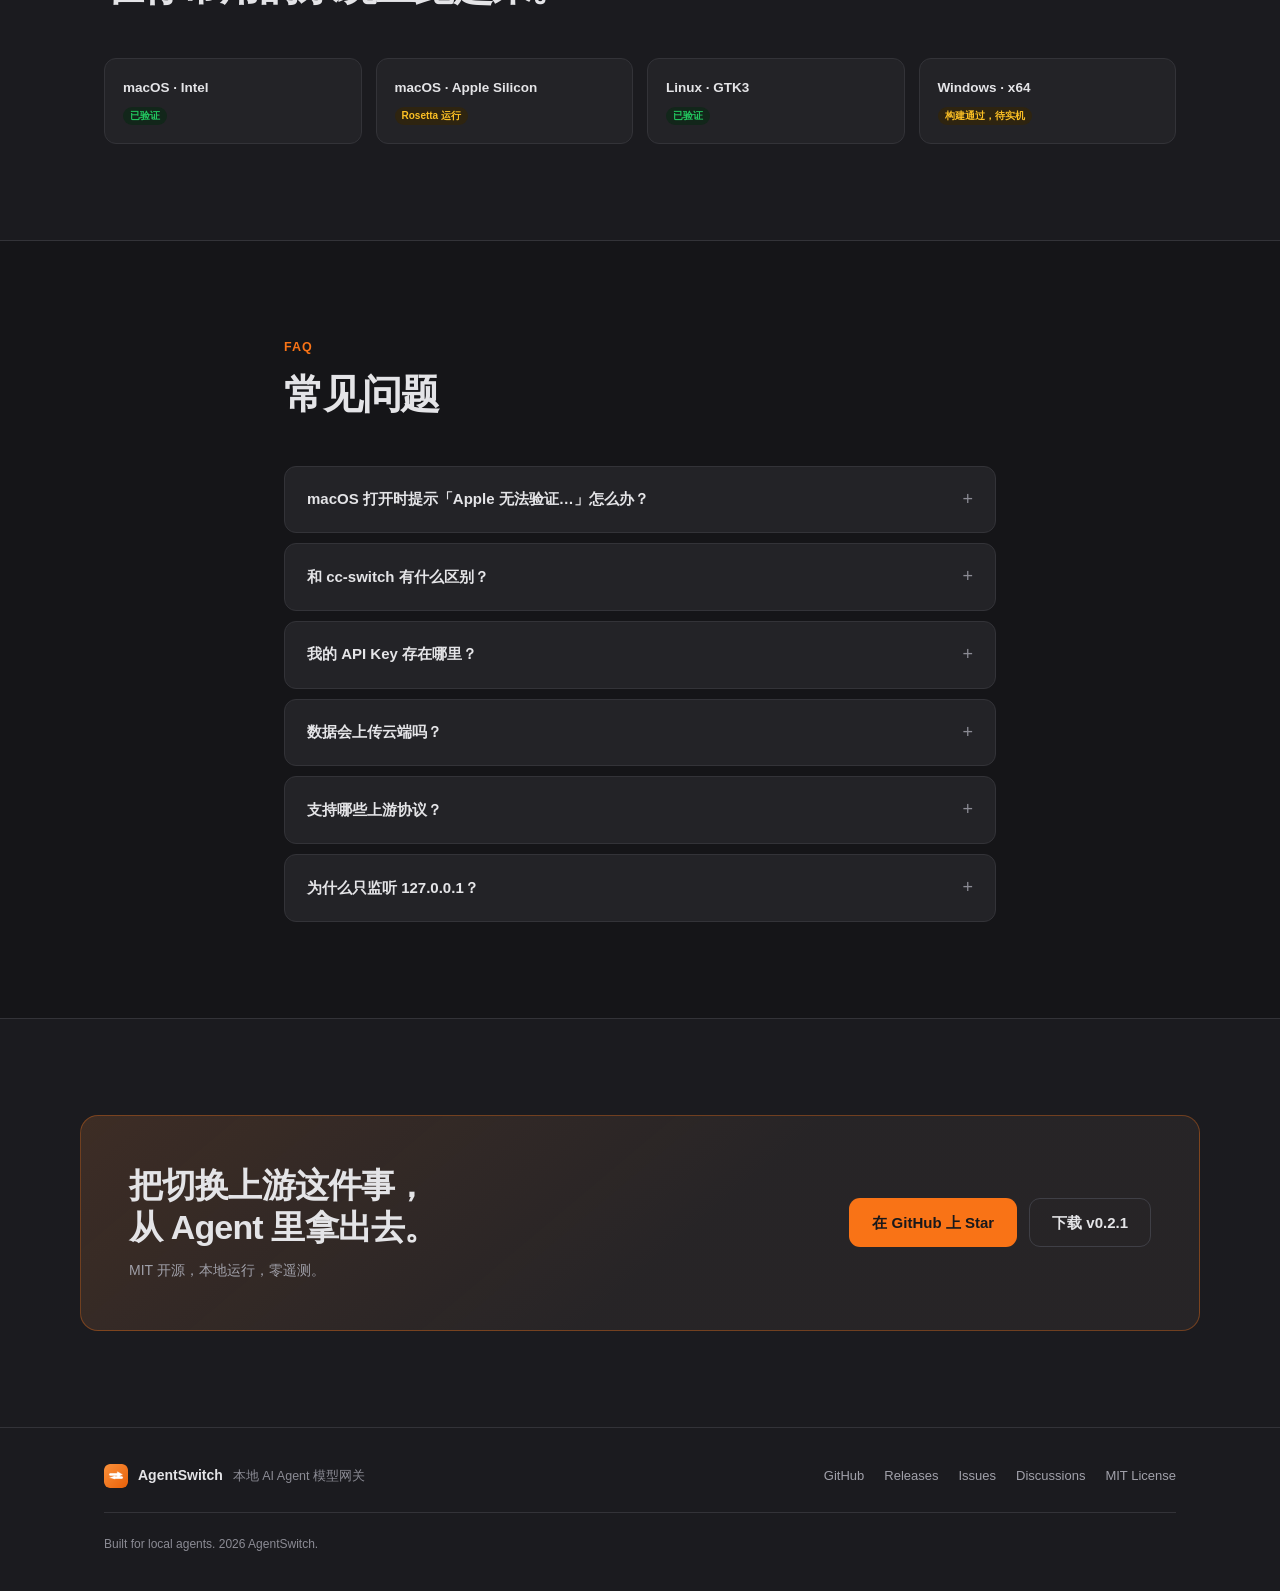
==== commit 01012d0d: "chore: v0.2.1 发布准备——mygo.json bump、README 版本行、官网下载引用 Co-Authored-By: Claude Code <noreply@anthropic." ====
--- a/website/index.html
+++ b/website/index.html
@@ -63,7 +63,7 @@
         </a>
         <a class="btn btn-outline btn-lg" href="https://github.com/Tomato-black/AgentSwitch/blob/master/docs/manual/README.md" target="_blank" rel="noopener">阅读手册</a>
       </div>
-      <p class="cta-note">或 <a href="https://github.com/Tomato-black/AgentSwitch/releases/latest" target="_blank" rel="noopener">下载 v0.2.0</a> · macOS / Windows / Linux</p>
+      <p class="cta-note">或 <a href="https://github.com/Tomato-black/AgentSwitch/releases/latest" target="_blank" rel="noopener">下载 v0.2.1</a> · macOS / Windows / Linux</p>
 
       <ul class="metrics" aria-label="项目要点">
         <li><strong>3</strong><span>入站协议</span></li>
@@ -265,10 +265,10 @@
           <div class="code-block">
             <div class="code-head"><span>shell</span><button class="copy-btn" type="button">复制</button></div>
             <pre><code># macOS（Intel）
-open "agentswitch-0.2.0-amd64.dmg"
+open "agentswitch-0.2.1-amd64.dmg"
 
 # Windows：直接运行 AgentSwitch.exe
-# Linux：sudo dpkg -i agentswitch_0.2.0_amd64.deb</code></pre>
+# Linux：sudo dpkg -i agentswitch_0.2.1_amd64.deb</code></pre>
           </div>
         </div>
       </article>
@@ -362,7 +362,7 @@
     </div>
     <div class="cta-row">
       <a class="btn btn-primary btn-lg" href="https://github.com/Tomato-black/AgentSwitch" target="_blank" rel="noopener">在 GitHub 上 Star</a>
-      <a class="btn btn-outline btn-lg" href="https://github.com/Tomato-black/AgentSwitch/releases/latest" target="_blank" rel="noopener">下载 v0.2.0</a>
+      <a class="btn btn-outline btn-lg" href="https://github.com/Tomato-black/AgentSwitch/releases/latest" target="_blank" rel="noopener">下载 v0.2.1</a>
     </div>
   </div>
 </section>
